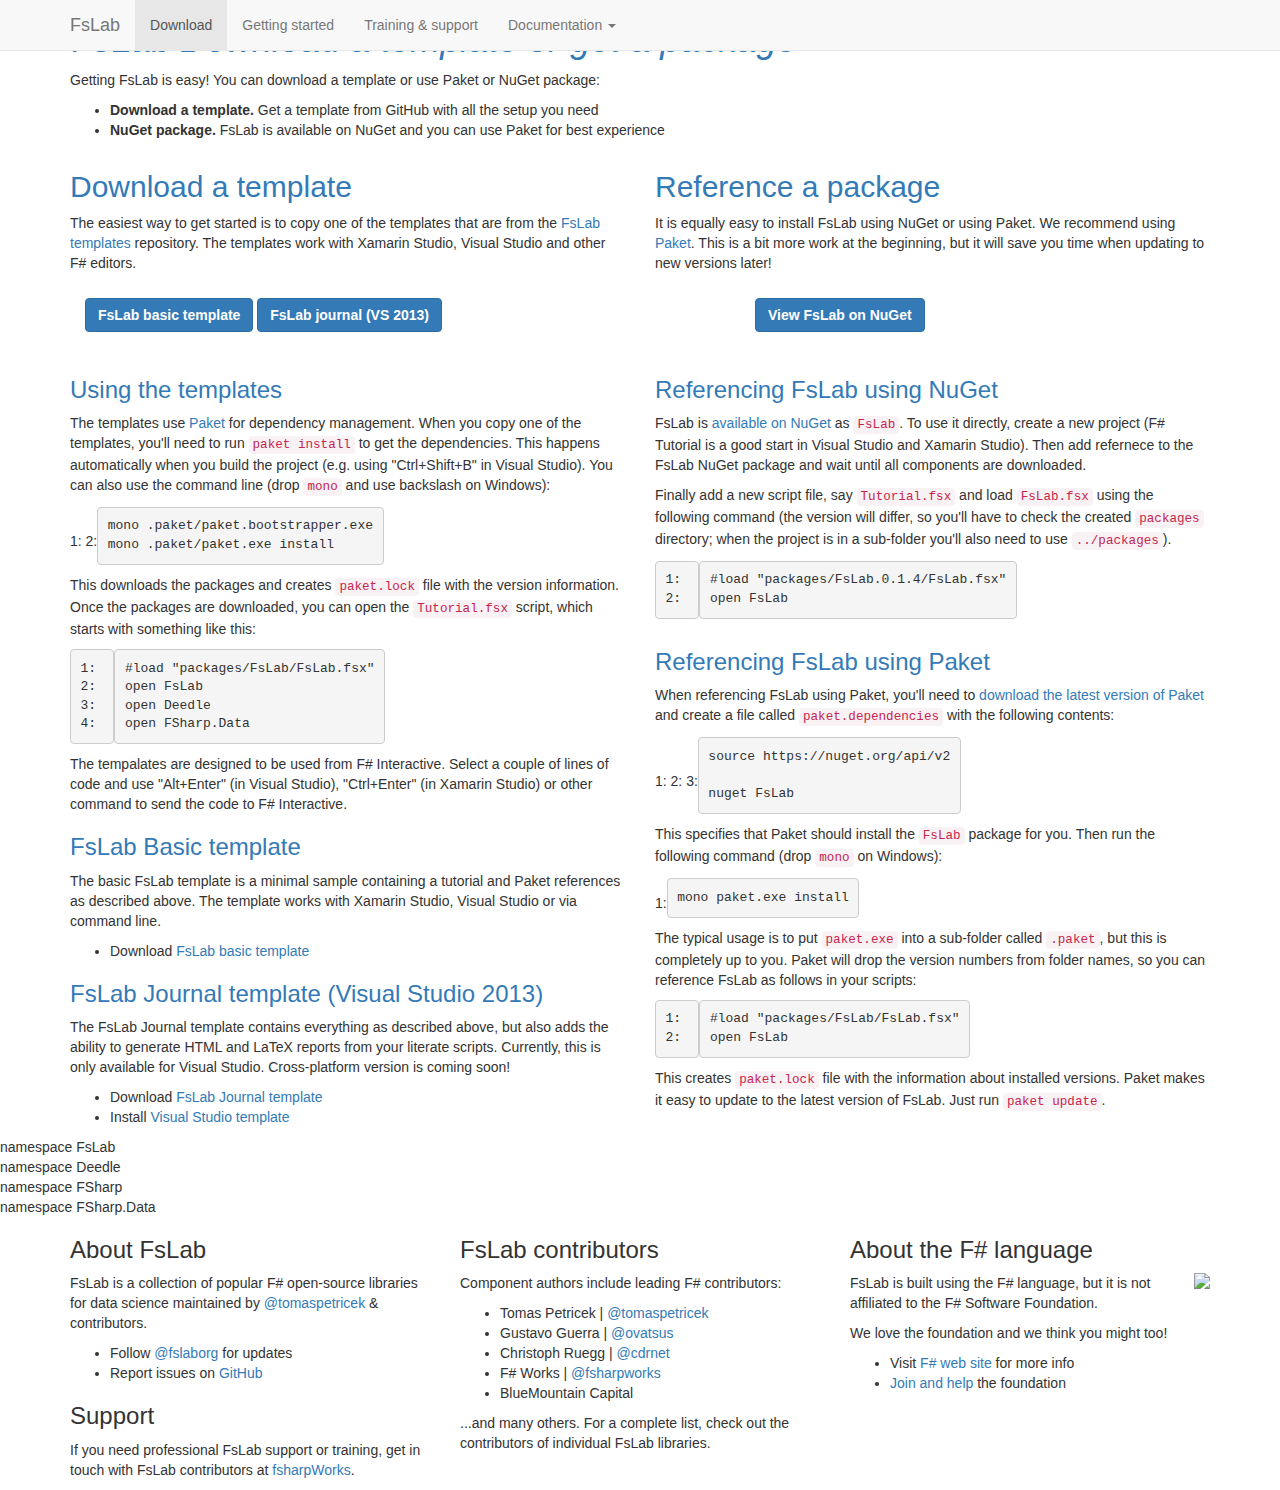
==== download/index.html @ 882264bb "Update site (4/22/2015)" ====
<!DOCTYPE html>
<html lang="en">
<head>
  <meta charset="utf-8">
  <meta http-equiv="X-UA-Compatible" content="IE=edge">
  <meta name="viewport" content="width=device-width, initial-scale=1">
    <title>Download a template or get a package - FsLab</title>
  <meta name="description" content="N/A" />
  <meta name="author" content="">
  <script type='text/javascript' src='//www.google.com/jsapi'></script>
  <link href="//netdna.bootstrapcdn.com/bootstrap/3.0.0/css/bootstrap.min.css" rel="stylesheet">
  <link href="//maxcdn.bootstrapcdn.com/font-awesome/4.3.0/css/font-awesome.min.css" rel="stylesheet">
  <!-- HTML5 shim and Respond.js for IE8 support of HTML5 elements and media queries -->
  <!--[if lt IE 9]>
    <script src="https://oss.maxcdn.com/html5shiv/3.7.2/html5shiv.min.js"></script>
    <script src="https://oss.maxcdn.com/respond/1.4.2/respond.min.js"></script>
  <![endif]-->
  <!-- Custom styles for this template -->
  <link href="/content/style.css" rel="stylesheet">
  <link href="/styles/deedle.css" rel="stylesheet">
  <link href="/styles/custom.css" rel="stylesheet">
</head>
<body>

  <!-- **************  Navigation bar  ************** -->

  <nav class="navbar navbar-default navbar-fixed-top">
    <div class="container">
      <div class="navbar-header">
        <button type="button" class="navbar-toggle collapsed" data-toggle="collapse" data-target="#navbar" aria-expanded="false" aria-controls="navbar">
          <span class="sr-only">Toggle navigation</span>
          <span class="icon-bar"></span>
          <span class="icon-bar"></span>
          <span class="icon-bar"></span>
        </button>
        <a class="navbar-brand" href="/">FsLab</a>
      </div>
      <div id="navbar" class="navbar-collapse collapse">
        <ul class="nav navbar-nav">
          <li class='active'><a href="/download">Download</a></li>
          <li class=''><a href="/getting-started">Getting started</a></li>
          <li><a href="/#support">Training &amp; support</a></li>
          <li class="dropdown">
            <a href="#" class="dropdown-toggle" data-toggle="dropdown" role="button" aria-expanded="false">Documentation <span class="caret"></span></a>
            <ul class="dropdown-menu" role="menu">
              <li><a href="http://fsharp.github.io/FSharp.Data/" class="external">F# Data</a></li>
              <li><a href="http://bluemountaincapital.github.io/Deedle/" class="external">Deedle</a></li>
              <li><a href="http://bluemountaincapital.github.io/FSharpRProvider/" class="external">R Type Provider</a></li>
              <li><a href="http://numerics.mathdotnet.com/" class="external">Math.NET Numerics</a></li>
              <li><a href="http://fsharp.github.io/FSharp.Charting/" class="external">F# Charting</a></li>
            </ul>
          </li>
          <!--
          <li class='dropdown '>
            <a href="#" class="dropdown-toggle" data-toggle="dropdown" role="button" aria-expanded="false">Learn <span class="caret"></span></a>
            <ul class="dropdown-menu" role="menu">
              <li><a href="#">Talks</a></li>
              <li><a href="#">Articles</a></li>
            </ul>
          </li>
          <li class=''><a href="#">Contributing</a></li>
          <li class=''><a href="#">About us</a></li>
          -->
        </ul>
      </div>
    </div>
  </nav>

  
<div class="first-wrapper banner-spaced banner-wrapper"><div class="container">

<h1><a name="FsLab-Download-a-template-or-get-a-package" class="anchor" href="#FsLab-Download-a-template-or-get-a-package">FsLab <em>Download a template or get a package</em></a></h1>

<p>Getting FsLab is easy! You can download a template or use Paket or NuGet package:</p>

<ul>
<li><strong>Download a template.</strong> Get a template from GitHub with all the setup you need</li>
<li><strong>NuGet package.</strong> FsLab is available on NuGet and you can use Paket for best experience</li>
</ul>

</div></div>

<div class="content-wrapper"><div class="container">

<div class="row">
<div class="col-md-6">

<h2><a name="Download-a-template" class="anchor" href="#Download-a-template">Download a template</a></h2>

<p>The easiest way to get started is to copy one of the templates that are
from the <a href="http://github.com/fslaborg/FsLab.Templates">FsLab templates</a>
repository. The templates work with Xamarin Studio, Visual Studio and other
F# editors.</p>

<div style="margin:25px 0px 45px 15px">
<a href="https://github.com/fslaborg/FsLab.Templates/archive/basic.zip" class="btn btn-primary" role="button">
  <strong>FsLab basic template</strong></a>
<a href="https://github.com/fslaborg/FsLab.Templates/archive/journal-vs.zip" class="btn btn-primary" role="button">
  <strong>FsLab journal (VS 2013)</strong></a>
</div>

<h3><a name="Using-the-templates" class="anchor" href="#Using-the-templates">Using the templates</a></h3>

<p>The templates use <a href="http://fsprojects.github.io/Paket">Paket</a> for dependency
management. When you copy one of the templates, you'll need to run <code>paket install</code>
to get the dependencies. This happens automatically when you build the
project (e.g. using "Ctrl+Shift+B" in Visual Studio). You can also use
the command line (drop <code>mono</code> and use backslash on Windows):</p>

<table class="pre"><tr><td class="lines"><span class="l">1: </span>
<span class="l">2: </span>
</td>
<td class="snippet"><pre lang="text">mono .paket/paket.bootstrapper.exe
mono .paket/paket.exe install
</pre></td></tr></table>

<p>This downloads the packages and creates <code>paket.lock</code> file with the version information.
Once the packages are downloaded, you can open the <code>Tutorial.fsx</code> script, which starts
with something like this:</p>

<table class="pre"><tr><td class="lines"><pre class="fssnip">
<span class="l">1: </span>
<span class="l">2: </span>
<span class="l">3: </span>
<span class="l">4: </span>
</pre>
</td>
<td class="snippet"><pre class="fssnip">
<span class="prep">#load</span> <span class="s">&quot;packages/FsLab/FsLab.fsx&quot;</span>
<span class="k">open</span> <span onmouseout="hideTip(event, 'fs1', 1)" onmouseover="showTip(event, 'fs1', 1)" class="i">FsLab</span>
<span class="k">open</span> <span onmouseout="hideTip(event, 'fs2', 2)" onmouseover="showTip(event, 'fs2', 2)" class="i">Deedle</span>
<span class="k">open</span> <span onmouseout="hideTip(event, 'fs3', 3)" onmouseover="showTip(event, 'fs3', 3)" class="i">FSharp</span><span class="o">.</span><span onmouseout="hideTip(event, 'fs4', 4)" onmouseover="showTip(event, 'fs4', 4)" class="i">Data</span>
</pre>
</td>
</tr>
</table>

<p>The tempalates are designed to be used from F# Interactive. Select a couple of lines
of code and use "Alt+Enter" (in Visual Studio), "Ctrl+Enter" (in Xamarin Studio) or
other command to send the code to F# Interactive.</p>

<h3><a name="FsLab-Basic-template" class="anchor" href="#FsLab-Basic-template">FsLab Basic template</a></h3>

<p>The basic FsLab template is a minimal sample containing a tutorial and Paket references
as described above. The template works with Xamarin Studio, Visual Studio or via command line.</p>

<ul>
<li>Download <a href="https://github.com/fslaborg/FsLab.Templates/archive/basic.zip">FsLab basic template</a></li>
</ul>

<h3><a name="FsLab-Journal-template-Visual-Studio-2013" class="anchor" href="#FsLab-Journal-template-Visual-Studio-2013">FsLab Journal template (Visual Studio 2013)</a></h3>

<p>The FsLab Journal template contains everything as described above, but also adds the
ability to generate HTML and LaTeX reports from your literate scripts. Currently, this
is only available for Visual Studio. Cross-platform version is coming soon!</p>

<ul>
<li>Download <a href="https://github.com/fslaborg/FsLab.Templates/archive/journal-vs.zip">FsLab Journal template</a></li>
<li>Install <a href="https://visualstudiogallery.msdn.microsoft.com/45373b36-2a4c-4b6a-b427-93c7a8effddb">Visual Studio template</a></li>
</ul>

</div>
<div class="col-md-6">

<h2><a name="Reference-a-package" class="anchor" href="#Reference-a-package">Reference a package</a></h2>

<p>It is equally easy to install FsLab using NuGet or using Paket. We recommend
using <a href="http://fsprojects.github.io/Paket">Paket</a>. This is a bit more work at
the beginning, but it will save you time when updating to new versions later!</p>

<div style="margin:25px 0px 45px 100px">
<a href="https://www.nuget.org/packages/FsLab/" class="btn btn-primary" role="button">
  <strong>View FsLab on NuGet</strong></a>
</div>

<h3><a name="Referencing-FsLab-using-NuGet" class="anchor" href="#Referencing-FsLab-using-NuGet">Referencing FsLab using NuGet</a></h3>

<p>FsLab is <a href="https://www.nuget.org/packages/FsLab/">available on NuGet</a> as <code>FsLab</code>.
To use it directly, create a new project (F# Tutorial is a good start in Visual
Studio and Xamarin Studio). Then add refernece to the FsLab NuGet package and
wait until all components are downloaded.</p>

<p>Finally add a new script file, say <code>Tutorial.fsx</code> and load <code>FsLab.fsx</code> using the
following command (the version will differ, so you'll have to check the created
<code>packages</code> directory; when the project is in a sub-folder you'll also need
to use <code>../packages</code>).</p>

<table class="pre"><tr><td class="lines"><pre class="fssnip">
<span class="l">1: </span>
<span class="l">2: </span>
</pre>
</td>
<td class="snippet"><pre class="fssnip">
<span class="prep">#load</span> <span class="s">&quot;packages/FsLab.0.1.4/FsLab.fsx&quot;</span>
<span class="k">open</span> <span onmouseout="hideTip(event, 'fs1', 5)" onmouseover="showTip(event, 'fs1', 5)" class="i">FsLab</span>
</pre>
</td>
</tr>
</table>

<h3><a name="Referencing-FsLab-using-Paket" class="anchor" href="#Referencing-FsLab-using-Paket">Referencing FsLab using Paket</a></h3>

<p>When referencing FsLab using Paket, you'll need to <a href="https://github.com/fsprojects/Paket/releases/latest">download the latest version of
Paket</a> and create a file called
<code>paket.dependencies</code> with the following contents:</p>

<table class="pre"><tr><td class="lines"><span class="l">1: </span>
<span class="l">2: </span>
<span class="l">3: </span>
</td>
<td class="snippet"><pre lang="text">source https://nuget.org/api/v2

nuget FsLab
</pre></td></tr></table>

<p>This specifies that Paket should install the <code>FsLab</code> package for you. Then
run the following command (drop <code>mono</code> on Windows):</p>

<table class="pre"><tr><td class="lines"><span class="l">1: </span>
</td>
<td class="snippet"><pre lang="text">mono paket.exe install
</pre></td></tr></table>

<p>The typical usage is to put <code>paket.exe</code> into a sub-folder called <code>.paket</code>, but this
is completely up to you. Paket will drop the version numbers from folder names, so
you can reference FsLab as follows in your scripts:</p>

<table class="pre"><tr><td class="lines"><pre class="fssnip">
<span class="l">1: </span>
<span class="l">2: </span>
</pre>
</td>
<td class="snippet"><pre class="fssnip">
<span class="prep">#load</span> <span class="s">&quot;packages/FsLab/FsLab.fsx&quot;</span>
<span class="k">open</span> <span onmouseout="hideTip(event, 'fs1', 6)" onmouseover="showTip(event, 'fs1', 6)" class="i">FsLab</span>
</pre>
</td>
</tr>
</table>

<p>This creates <code>paket.lock</code> file with the information about installed versions.
Paket makes it easy to update to the latest version of FsLab. Just run <code>paket update</code>.</p>

</div>
</div>

</div></div>

<div class="tip" id="fs1">namespace FsLab</div>
<div class="tip" id="fs2">namespace Deedle</div>
<div class="tip" id="fs3">namespace FSharp</div>
<div class="tip" id="fs4">namespace FSharp.Data</div>


  <footer>
    <div class="container">
      <div class="row">
        <div class="col-md-4">
          <h3>About FsLab</h3>
          <p>
            FsLab is a collection of popular F# open-source libraries for data science
            maintained by <a href="http://twitter.com/tomaspetricek">@tomaspetricek</a> &amp; contributors.
          </p>
          <ul>
            <li>Follow <a href="http://twitter.com/fslaborg">@fslaborg</a> for updates</li>
            <li>Report issues on <a href="http://github.com/tpetricek/FsLab">GitHub</a></li>
          </ul>
          <h3>Support</h3>
          <p>
            If you need professional FsLab support or training,
            get in touch with FsLab contributors at
            <a href="http://fsharpworks.com">fsharpWorks</a>.
          </p>
        </div>
        <div class="col-md-4">
          <h3>FsLab contributors</h3>
          <p>Component authors include leading F# contributors:</p>
          <ul>
            <li>Tomas Petricek | <a href="http://twitter.com/tomaspetricek">@tomaspetricek</a></li>
            <li>Gustavo Guerra | <a href="http://twitter.com/ovatsus">@ovatsus</a></li>
            <li>Christoph Ruegg | <a href="http://twitter.com/cdrnet">@cdrnet</a></li>
            <li>F# Works | <a href="http://twitter.com/fsharpworks">@fsharpworks</a></li>
            <li>BlueMountain Capital</li>
          </ul>
          <p>...and many others. For a complete list, check out the contributors of individual FsLab libraries.</p>
        </div>
        <div class="col-md-4">
          <h3>About the F# language</h3>
          <img src="/img/logos/fsharp.png" style="float:right;margin:0px 0px 20px 20px">
          <p>
            FsLab is built using the F# language, but
            it is not affiliated to the F# Software Foundation.
          </p>
          <p>We love the foundation and we think you might too!</p>
          <ul>
            <li>Visit <a href="http://fsharp.org">F# web site</a> for more info</li>
            <li><a href="http://foundation.fsharp.org">Join and help</a> the foundation</li>
          </ul>
        </div>
      </div>
    </div>
  </footer>

  <script src="/lib/jquery.js"></script>
  <script src="/lib/bootstrap.min.js"></script>
  <script src="/lib/tips.js"></script>
  <script>
    $('#fslab-banner').carousel({
      interval: 10000
    });
  </script>
  <script>
    (function(i,s,o,g,r,a,m){i['GoogleAnalyticsObject']=r;i[r]=i[r]||function(){
    (i[r].q=i[r].q||[]).push(arguments)},i[r].l=1*new Date();a=s.createElement(o),
    m=s.getElementsByTagName(o)[0];a.async=1;a.src=g;m.parentNode.insertBefore(a,m)
    })(window,document,'script','//www.google-analytics.com/analytics.js','ga');

    ga('create', 'UA-45379232-3', 'auto');
    ga('send', 'pageview');  
  </script>
</body>
</html>
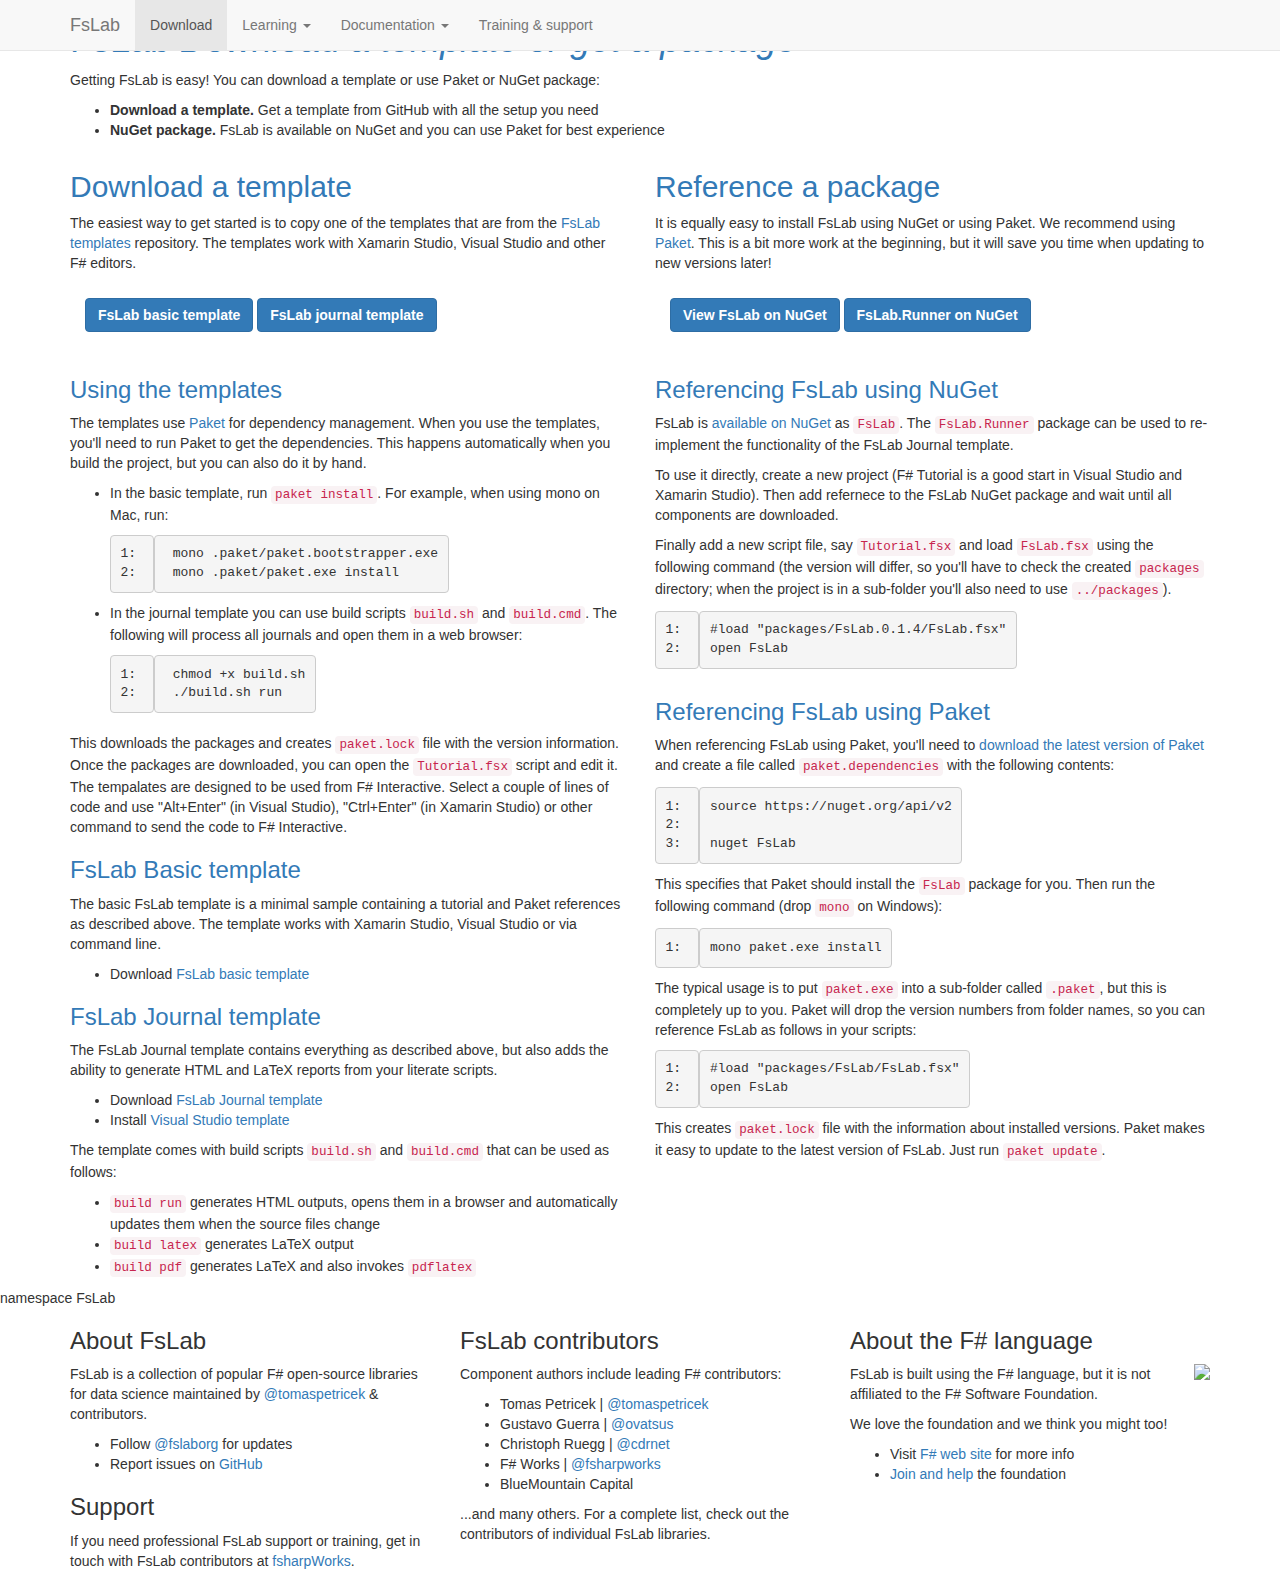
==== commit 68bd4fae: "Update site (11/24/2015)" ====
--- a/download/index.html
+++ b/download/index.html
@@ -19,6 +19,7 @@
   <link href="/content/style.css" rel="stylesheet">
   <link href="/styles/deedle.css" rel="stylesheet">
   <link href="/styles/custom.css" rel="stylesheet">
+                 
 </head>
 <body>
 
@@ -38,8 +39,14 @@
       <div id="navbar" class="navbar-collapse collapse">
         <ul class="nav navbar-nav">
           <li class='active'><a href="/download">Download</a></li>
-          <li class=''><a href="/getting-started">Getting started</a></li>
-          <li><a href="/#support">Training &amp; support</a></li>
+          <li class="dropdown ">
+            <a href="#" class="dropdown-toggle" data-toggle="dropdown" role="button" aria-expanded="false">Learning <span class="caret"></span></a>
+            <ul class="dropdown-menu" role="menu">
+              <li><a href="/getting-started">Getting started tutorial</a></li>
+              <li><a href="/report">Free O'Reilly report</a></li>
+              <li><a href="http://www.apress.com/9781430267676" class="external">Machine Learning Projects<br/>for .NET Developers</a></li>
+            </ul>
+          </li>
           <li class="dropdown">
             <a href="#" class="dropdown-toggle" data-toggle="dropdown" role="button" aria-expanded="false">Documentation <span class="caret"></span></a>
             <ul class="dropdown-menu" role="menu">
@@ -50,6 +57,7 @@
               <li><a href="http://fsharp.github.io/FSharp.Charting/" class="external">F# Charting</a></li>
             </ul>
           </li>
+          <li><a href="/#support">Training &amp; support</a></li>
           <!--
           <li class='dropdown '>
             <a href="#" class="dropdown-toggle" data-toggle="dropdown" role="button" aria-expanded="false">Learn <span class="caret"></span></a>
@@ -95,47 +103,42 @@
 <div style="margin:25px 0px 45px 15px">
 <a href="https://github.com/fslaborg/FsLab.Templates/archive/basic.zip" class="btn btn-primary" role="button">
   <strong>FsLab basic template</strong></a>
-<a href="https://github.com/fslaborg/FsLab.Templates/archive/journal-vs.zip" class="btn btn-primary" role="button">
-  <strong>FsLab journal (VS 2013)</strong></a>
+<a href="https://github.com/fslaborg/FsLab.Templates/archive/journal.zip" class="btn btn-primary" role="button">
+  <strong>FsLab journal template</strong></a>
 </div>
 
 <h3><a name="Using-the-templates" class="anchor" href="#Using-the-templates">Using the templates</a></h3>
 
-<p>The templates use <a href="http://fsprojects.github.io/Paket">Paket</a> for dependency
-management. When you copy one of the templates, you'll need to run <code>paket install</code>
-to get the dependencies. This happens automatically when you build the
-project (e.g. using "Ctrl+Shift+B" in Visual Studio). You can also use
-the command line (drop <code>mono</code> and use backslash on Windows):</p>
-
-<table class="pre"><tr><td class="lines"><span class="l">1: </span>
-<span class="l">2: </span>
-</td>
-<td class="snippet"><pre lang="text">mono .paket/paket.bootstrapper.exe
-mono .paket/paket.exe install
-</pre></td></tr></table>
+<p>The templates use <a href="http://fsprojects.github.io/Paket">Paket</a> for dependency management.
+When you use the templates, you'll need to run Paket to get the dependencies.
+This happens automatically when you build the project, but you can also do it by hand.</p>
+
+<ul>
+<li><p>In the basic template, run <a href="http://fsprojects.github.io/Paket/paket-install.html"><code>paket install</code></a>.
+For example, when using mono on Mac, run:</p>
+<table class="pre"><tr><td class="lines"><pre class="fssnip"><span class="l">1: </span>
+<span class="l">2: </span>
+</pre></td>
+<td class="snippet"><pre class="fssnip highlighted"><code lang="fsharp"> <span class="i">mono</span> <span class="o">.</span><span class="i">paket</span><span class="o">/</span><span class="i">paket</span><span class="o">.</span><span class="i">bootstrapper</span><span class="o">.</span><span class="i">exe</span>
+ <span class="i">mono</span> <span class="o">.</span><span class="i">paket</span><span class="o">/</span><span class="i">paket</span><span class="o">.</span><span class="i">exe</span> <span class="i">install</span>
+</code></pre></td>
+</tr>
+</table></li>
+<li><p>In the journal template you can use build scripts <code>build.sh</code> and <code>build.cmd</code>.
+The following will process all journals and open them in a web browser:</p>
+<table class="pre"><tr><td class="lines"><pre class="fssnip"><span class="l">1: </span>
+<span class="l">2: </span>
+</pre></td>
+<td class="snippet"><pre class="fssnip highlighted"><code lang="fsharp"> <span class="i">chmod</span> <span class="o">+</span><span class="i">x</span> <span class="i">build</span><span class="o">.</span><span class="i">sh</span>
+ <span class="o">.</span><span class="o">/</span><span class="i">build</span><span class="o">.</span><span class="i">sh</span> <span class="i">run</span>
+</code></pre></td>
+</tr>
+</table></li>
+</ul>
 
 <p>This downloads the packages and creates <code>paket.lock</code> file with the version information.
-Once the packages are downloaded, you can open the <code>Tutorial.fsx</code> script, which starts
-with something like this:</p>
-
-<table class="pre"><tr><td class="lines"><pre class="fssnip">
-<span class="l">1: </span>
-<span class="l">2: </span>
-<span class="l">3: </span>
-<span class="l">4: </span>
-</pre>
-</td>
-<td class="snippet"><pre class="fssnip">
-<span class="prep">#load</span> <span class="s">&quot;packages/FsLab/FsLab.fsx&quot;</span>
-<span class="k">open</span> <span onmouseout="hideTip(event, 'fs1', 1)" onmouseover="showTip(event, 'fs1', 1)" class="i">FsLab</span>
-<span class="k">open</span> <span onmouseout="hideTip(event, 'fs2', 2)" onmouseover="showTip(event, 'fs2', 2)" class="i">Deedle</span>
-<span class="k">open</span> <span onmouseout="hideTip(event, 'fs3', 3)" onmouseover="showTip(event, 'fs3', 3)" class="i">FSharp</span><span class="o">.</span><span onmouseout="hideTip(event, 'fs4', 4)" onmouseover="showTip(event, 'fs4', 4)" class="i">Data</span>
-</pre>
-</td>
-</tr>
-</table>
-
-<p>The tempalates are designed to be used from F# Interactive. Select a couple of lines
+Once the packages are downloaded, you can open the <code>Tutorial.fsx</code> script and edit it.
+The tempalates are designed to be used from F# Interactive. Select a couple of lines
 of code and use "Alt+Enter" (in Visual Studio), "Ctrl+Enter" (in Xamarin Studio) or
 other command to send the code to F# Interactive.</p>
 
@@ -148,15 +151,24 @@
 <li>Download <a href="https://github.com/fslaborg/FsLab.Templates/archive/basic.zip">FsLab basic template</a></li>
 </ul>
 
-<h3><a name="FsLab-Journal-template-Visual-Studio-2013" class="anchor" href="#FsLab-Journal-template-Visual-Studio-2013">FsLab Journal template (Visual Studio 2013)</a></h3>
+<h3><a name="FsLab-Journal-template" class="anchor" href="#FsLab-Journal-template">FsLab Journal template</a></h3>
 
 <p>The FsLab Journal template contains everything as described above, but also adds the
-ability to generate HTML and LaTeX reports from your literate scripts. Currently, this
-is only available for Visual Studio. Cross-platform version is coming soon!</p>
-
-<ul>
-<li>Download <a href="https://github.com/fslaborg/FsLab.Templates/archive/journal-vs.zip">FsLab Journal template</a></li>
+ability to generate HTML and LaTeX reports from your literate scripts.</p>
+
+<ul>
+<li>Download <a href="https://github.com/fslaborg/FsLab.Templates/archive/journal.zip">FsLab Journal template</a></li>
 <li>Install <a href="https://visualstudiogallery.msdn.microsoft.com/45373b36-2a4c-4b6a-b427-93c7a8effddb">Visual Studio template</a></li>
+</ul>
+
+<p>The template comes with build scripts <code>build.sh</code> and <code>build.cmd</code> that can be used
+as follows:</p>
+
+<ul>
+<li><code>build run</code> generates HTML outputs, opens them in a browser and automatically
+updates them when the source files change</li>
+<li><code>build latex</code> generates LaTeX output</li>
+<li><code>build pdf</code> generates LaTeX and also invokes <code>pdflatex</code></li>
 </ul>
 
 </div>
@@ -168,15 +180,20 @@
 using <a href="http://fsprojects.github.io/Paket">Paket</a>. This is a bit more work at
 the beginning, but it will save you time when updating to new versions later!</p>
 
-<div style="margin:25px 0px 45px 100px">
+<div style="margin:25px 0px 45px 15px">
 <a href="https://www.nuget.org/packages/FsLab/" class="btn btn-primary" role="button">
   <strong>View FsLab on NuGet</strong></a>
+  <a href="https://www.nuget.org/packages/FsLab/" class="btn btn-primary" role="button">
+    <strong>FsLab.Runner on NuGet</strong></a>
 </div>
 
 <h3><a name="Referencing-FsLab-using-NuGet" class="anchor" href="#Referencing-FsLab-using-NuGet">Referencing FsLab using NuGet</a></h3>
 
 <p>FsLab is <a href="https://www.nuget.org/packages/FsLab/">available on NuGet</a> as <code>FsLab</code>.
-To use it directly, create a new project (F# Tutorial is a good start in Visual
+The <code>FsLab.Runner</code> package can be used to re-implement the functionality of the
+FsLab Journal template.</p>
+
+<p>To use it directly, create a new project (F# Tutorial is a good start in Visual
 Studio and Xamarin Studio). Then add refernece to the FsLab NuGet package and
 wait until all components are downloaded.</p>
 
@@ -185,16 +202,12 @@
 <code>packages</code> directory; when the project is in a sub-folder you'll also need
 to use <code>../packages</code>).</p>
 
-<table class="pre"><tr><td class="lines"><pre class="fssnip">
-<span class="l">1: </span>
-<span class="l">2: </span>
-</pre>
-</td>
-<td class="snippet"><pre class="fssnip">
-<span class="prep">#load</span> <span class="s">&quot;packages/FsLab.0.1.4/FsLab.fsx&quot;</span>
-<span class="k">open</span> <span onmouseout="hideTip(event, 'fs1', 5)" onmouseover="showTip(event, 'fs1', 5)" class="i">FsLab</span>
-</pre>
-</td>
+<table class="pre"><tr><td class="lines"><pre class="fssnip"><span class="l">1: </span>
+<span class="l">2: </span>
+</pre></td>
+<td class="snippet"><pre class="fssnip highlighted"><code lang="fsharp"><span class="prep">#load</span> <span class="s">&quot;packages/FsLab.0.1.4/FsLab.fsx&quot;</span>
+<span class="k">open</span> <span onmouseout="hideTip(event, 'fs1', 1)" onmouseover="showTip(event, 'fs1', 1)" class="i">FsLab</span>
+</code></pre></td>
 </tr>
 </table>
 
@@ -204,37 +217,33 @@
 Paket</a> and create a file called
 <code>paket.dependencies</code> with the following contents:</p>
 
-<table class="pre"><tr><td class="lines"><span class="l">1: </span>
+<table class="pre"><tr><td class="lines"><pre class="fssnip"><span class="l">1: </span>
 <span class="l">2: </span>
 <span class="l">3: </span>
-</td>
-<td class="snippet"><pre lang="text">source https://nuget.org/api/v2
+</pre></td>
+<td class="snippet"><pre class="fssnip"><code lang="text">source https://nuget.org/api/v2
 
 nuget FsLab
-</pre></td></tr></table>
+</code></pre></td></tr></table>
 
 <p>This specifies that Paket should install the <code>FsLab</code> package for you. Then
 run the following command (drop <code>mono</code> on Windows):</p>
 
-<table class="pre"><tr><td class="lines"><span class="l">1: </span>
-</td>
-<td class="snippet"><pre lang="text">mono paket.exe install
-</pre></td></tr></table>
+<table class="pre"><tr><td class="lines"><pre class="fssnip"><span class="l">1: </span>
+</pre></td>
+<td class="snippet"><pre class="fssnip"><code lang="text">mono paket.exe install
+</code></pre></td></tr></table>
 
 <p>The typical usage is to put <code>paket.exe</code> into a sub-folder called <code>.paket</code>, but this
 is completely up to you. Paket will drop the version numbers from folder names, so
 you can reference FsLab as follows in your scripts:</p>
 
-<table class="pre"><tr><td class="lines"><pre class="fssnip">
-<span class="l">1: </span>
-<span class="l">2: </span>
-</pre>
-</td>
-<td class="snippet"><pre class="fssnip">
-<span class="prep">#load</span> <span class="s">&quot;packages/FsLab/FsLab.fsx&quot;</span>
-<span class="k">open</span> <span onmouseout="hideTip(event, 'fs1', 6)" onmouseover="showTip(event, 'fs1', 6)" class="i">FsLab</span>
-</pre>
-</td>
+<table class="pre"><tr><td class="lines"><pre class="fssnip"><span class="l">1: </span>
+<span class="l">2: </span>
+</pre></td>
+<td class="snippet"><pre class="fssnip highlighted"><code lang="fsharp"><span class="prep">#load</span> <span class="s">&quot;packages/FsLab/FsLab.fsx&quot;</span>
+<span class="k">open</span> <span onmouseout="hideTip(event, 'fs1', 2)" onmouseover="showTip(event, 'fs1', 2)" class="i">FsLab</span>
+</code></pre></td>
 </tr>
 </table>
 
@@ -247,9 +256,6 @@
 </div></div>
 
 <div class="tip" id="fs1">namespace FsLab</div>
-<div class="tip" id="fs2">namespace Deedle</div>
-<div class="tip" id="fs3">namespace FSharp</div>
-<div class="tip" id="fs4">namespace FSharp.Data</div>
 
 
   <footer>
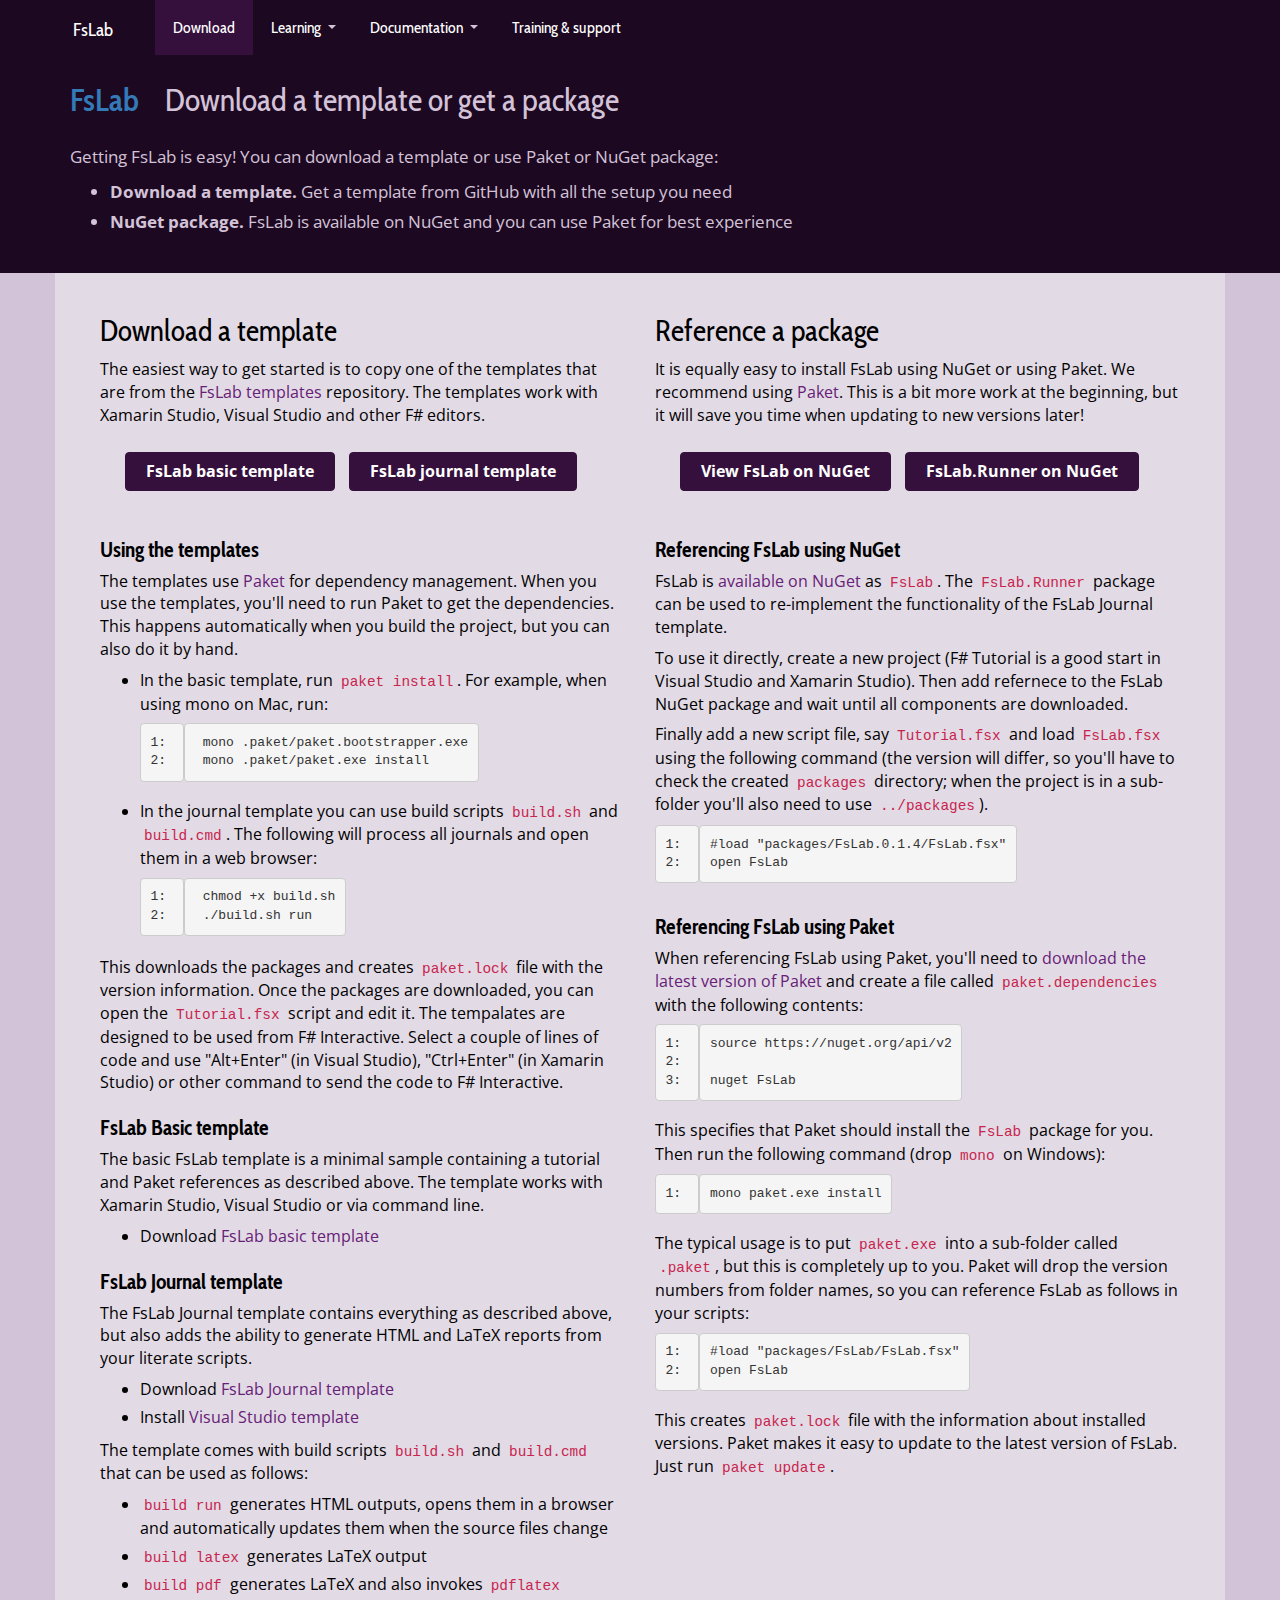
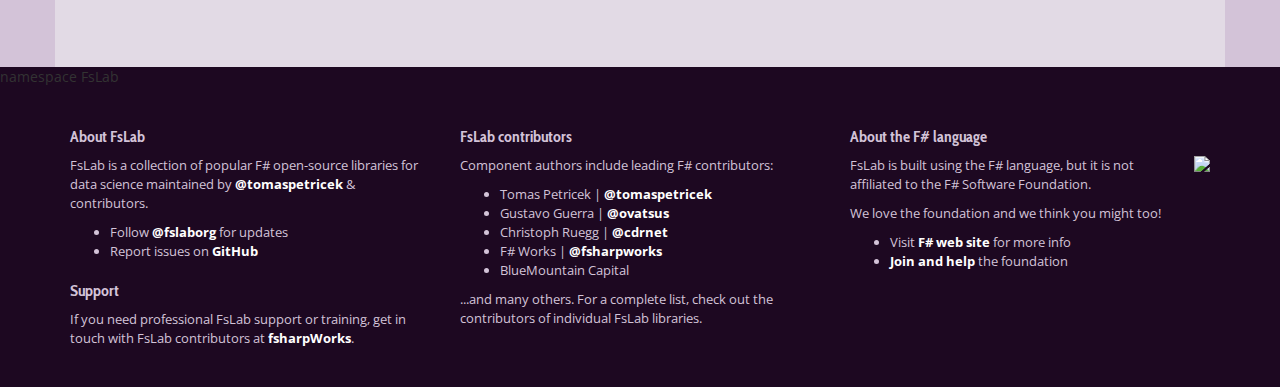
==== commit 30f19276: "Update site (10/05/2018)" ====
--- a/download/index.html
+++ b/download/index.html
@@ -39,10 +39,15 @@
       <div id="navbar" class="navbar-collapse collapse">
         <ul class="nav navbar-nav">
           <li class='active'><a href="/download">Download</a></li>
-          <li class="dropdown ">
+          <li class='dropdown '>
             <a href="#" class="dropdown-toggle" data-toggle="dropdown" role="button" aria-expanded="false">Learning <span class="caret"></span></a>
             <ul class="dropdown-menu" role="menu">
               <li><a href="/getting-started">Getting started tutorial</a></li>
+              <li role="separator" class="divider"></li>
+              <li><a href="/resources#Books-and-reports">Books and reports</a></li>
+              <li><a href="/resources#Videos-and-conference-talks">Videos and conference talks</a></li>
+              <li><a href="/resources#Blog-posts-and-articles">Blog posts and articles</a></li>
+              <li role="separator" class="divider"></li>
               <li><a href="/report">Free O'Reilly report</a></li>
               <li><a href="http://www.apress.com/9781430267676" class="external">Machine Learning Projects<br/>for .NET Developers</a></li>
             </ul>
@@ -54,21 +59,11 @@
               <li><a href="http://bluemountaincapital.github.io/Deedle/" class="external">Deedle</a></li>
               <li><a href="http://bluemountaincapital.github.io/FSharpRProvider/" class="external">R Type Provider</a></li>
               <li><a href="http://numerics.mathdotnet.com/" class="external">Math.NET Numerics</a></li>
+              <li><a href="http://fslab.org/XPlot/" class="external">XPlot Visualization</a></li>
               <li><a href="http://fsharp.github.io/FSharp.Charting/" class="external">F# Charting</a></li>
             </ul>
           </li>
           <li><a href="/#support">Training &amp; support</a></li>
-          <!--
-          <li class='dropdown '>
-            <a href="#" class="dropdown-toggle" data-toggle="dropdown" role="button" aria-expanded="false">Learn <span class="caret"></span></a>
-            <ul class="dropdown-menu" role="menu">
-              <li><a href="#">Talks</a></li>
-              <li><a href="#">Articles</a></li>
-            </ul>
-          </li>
-          <li class=''><a href="#">Contributing</a></li>
-          <li class=''><a href="#">About us</a></li>
-          -->
         </ul>
       </div>
     </div>
--- a/styles/custom.css
+++ b/styles/custom.css
@@ -0,0 +1,533 @@
+@import url(http://fonts.googleapis.com/css?family=Cabin+Condensed:400,500,700);
+@import url(http://fonts.googleapis.com/css?family=Open+Sans:300italic,400italic,600italic,700italic,800italic,400,300,600,700,800);
+
+body
+{
+  background:#1D0821;
+  font-family: 'Open Sans', sans-serif;
+}
+
+.external:before {
+  content: "\f08e";
+  font-family: FontAwesome;
+  font-weight: normal;
+  font-style: normal;
+  font-size: 10px;
+  display: inline-block;
+  text-decoration: none;
+  padding-right:10px;
+}
+
+/************** Navigation bar **************/
+.navbar
+{
+  background:#1D0821;
+  border-style:none;
+}
+.navbar .dropdown-menu {
+  background:#1D0821;
+}
+a.navbar-brand
+{
+  font-size:14pt !important;
+  margin-right:24px;
+  padding:18px 18px 14px 18px !important;
+}
+.navbar a:hover, .navbar a:link, .navbar a:visited
+{
+  font:12pt 'cabin condensed', sans-serif;
+  font-weight:400;
+  color:white !important;
+  padding:18px 18px 18px 18px;
+  background:#1D0821 !important;
+}
+.navbar .dropdown-menu a:hover, .navbar .dropdown-menu a:link, .navbar .dropdown-menu a:visited
+{
+  background:#1D0821;
+  padding:6px 18px 6px 18px;
+}
+.navbar .caret
+{
+  position:relative;
+  top:-2px;
+  left:2px;
+  border-top:4px solid #D3C3D8 !important;
+}
+.navbar a:hover
+{
+  text-decoration:underline !important;
+}
+.navbar li.active a
+{
+  background:#35103D !important;
+}
+.navbar li.active .dropdown-menu a
+{
+  background:#1D0821 !important;
+}
+
+@media (min-width: 768px) {
+  #navbar li { color:red; }
+}
+@media (min-width: 992px) {
+  #navbar li { color:blue; }
+}
+li .dropdown-menu .divider
+{
+  background-color:#321738;
+  height:2px;
+  margin:6px 3px 6px 3px;
+  padding:0px;
+}
+
+/************** FsLab Banner **************/
+
+.carousel .carousel-control
+{
+  background:black;
+  opacity:0.4;
+  width:45px;
+  height:60px;
+  margin:130px 10px 0px 10px;
+}
+.carousel .carousel-control .glyphicon
+{
+  left:10px;
+  top:20px;
+}
+
+.banner-wrapper
+{
+  margin-top:50px;
+  padding:25px 0px 10px 0px;
+  background-image:url('../img/bg.gif');
+  background-repeat:repeat;
+  text-align:left;
+}
+.banner-spaced
+{
+  padding-bottom:30px;
+}
+.banner-wrapper .item
+{
+  margin-bottom:50px;
+}
+.banner-wrapper .item { overflow-x:hidden; overflow-y:auto; height:450px; }
+@media (min-width: 768px) {
+  .banner-wrapper .item { height:370px; }
+}
+@media (min-width: 992px) {
+  .banner-wrapper .item { height:330px; }
+}
+@media (min-width: 1200px) {
+  .banner-wrapper .item { height:300px; }
+}
+.banner-wrapper .ta-right { text-align:right; }
+.banner-wrapper .ta-left-center { text-align:center; }
+.banner-wrapper .ta-ml { text-align:center; }
+.img-md { display:none; }
+.img-xs { display:block; }
+@media (min-width: 768px) {
+  .banner-wrapper .ta-left-center { text-align:left; }
+  .banner-wrapper .ta-ml { text-align:left; }
+  .img-md { display:block; }
+  .img-xs { display:none; }
+}
+.banner-wrapper h1
+{
+  font:24pt 'cabin condensed', sans-serif;
+  color:white;
+  font-weight:600;
+  margin:5px 0px 25px 0px;
+}
+.banner-wrapper h1 em
+{
+  font-style:normal;
+  font-weight:400;
+  color:#D3C3D8;
+  margin-left:20px;
+}
+.banner-wrapper p a, .banner-wrapper li a
+{
+  color:white;
+  font-weight:600;
+}
+.banner-wrapper p
+{
+  color:#D3C3D8;
+  font-size:13pt;
+  margin-top:15px;
+}
+.banner-wrapper li
+{
+  color:#D3C3D8;
+  font-size:13pt;
+  margin-top:5px;
+}
+.banner-wrapper .btn-primary
+{
+  background:#A00975;
+  border-color:#A00975;
+  font-size:12pt;
+  width:160px;
+  margin:5px 20px 0px 0px;
+}
+.banner-wrapper span.btn-primary
+{
+  margin-bottom:30px;
+  cursor:default;
+}
+
+/**************  Other important FsLab buzzwords  **************/
+.buzzword-wrapper
+{
+  padding:30px 0px 40px 0px;
+  background:#D3C3D8;
+  color:black;
+}
+.buzzword-wrapper h2
+{
+  font:18pt 'cabin condensed', sans-serif;
+}
+.buzzword-wrapper h2 span
+{
+  -webkit-border-radius: 50%;
+  -moz-border-radius: 50%;
+  border-radius: 50%;
+  background:#A00975;
+  width:30px; height:30px;
+  display:inline-block;
+  margin-right:5px;
+}
+.buzzword-wrapper h2 span i.fa
+{
+  position:relative;
+  left:7px;
+  top:-2px;
+  color:white;
+  font-size:11pt;
+}
+.buzzword-wrapper p
+{
+  font-size:11pt;
+  height:70px;
+  margin-top:5px;
+}
+.buzzword-wrapper a, .buzzword-wrapper a:hover, .buzzword-wrapper a:link, .buzzword-wrapper a:visited
+{
+  color:#A00975;
+}
+
+/**************  FsLab videos  **************/
+.vids-wrapper
+{
+  background:#1D0821;
+  color:white;
+  padding:20px 0px 40px;
+}
+.vids-wrapper .img-holder
+{
+  text-align:center;
+}
+.vids-wrapper .img-holder img
+{
+  margin:0px 0px 50px 0px;
+}
+
+.vids-wrapper .img-holder i
+{
+  position:relative;
+  top:130px;
+  background:black;
+  padding:16px;
+  font-size:20pt;
+  opacity:0.7;
+}
+.vids-wrapper .img-holder a:visited,
+.vids-wrapper .img-holder a:link { color:#a0a0a0; }
+
+.vids-wrapper h2
+{
+  font:22pt 'cabin condensed', sans-serif;
+  color:white;
+  font-weight:600;
+  margin:30px 0px 15px 0px;
+}
+.vids-wrapper h2 em
+{
+  font-style:normal;
+  font-weight:400;
+  color:#D3C3D8;
+  margin-left:20px;
+}
+.vids-wrapper a
+{
+  color:white;
+  font-weight:600;
+}
+.vids-wrapper p, .vids-wrapper li
+{
+  color:#D3C3D8;
+  font-size:13pt;
+  margin-top:10px;
+}
+
+/**************  FsLab components  **************/
+
+.compo-wrapper
+{
+  padding:30px 0px 60px 0px;
+  background:#E2DAE5;
+  color:black;
+}
+.compo-wrapper img
+{
+  width:128px;
+}
+.compo-wrapper h2
+{
+  font:22pt 'cabin condensed', sans-serif;
+  color:black;
+  font-weight:600;
+  margin:30px 0px 0px 0px;
+}
+.compo-wrapper h2 em
+{
+  font-style:normal;
+  font-weight:400;
+  color:#404040;
+  margin-left:20px;
+}
+.compo-wrapper h3
+{
+  font:18pt 'cabin condensed', sans-serif;
+  color:black;
+  font-weight:600;
+  margin:45px 0px 15px 0px;
+}
+.compo-wrapper h3 em
+{
+  font-style:normal;
+  font-weight:400;
+  color:#404040;
+  margin-left:10px;
+}
+.compo-wrapper .components .col-md-6
+{
+  min-height:200px;
+}
+.compo-wrapper li
+{
+  color:black;
+  font-size:11pt;
+  margin-top:3px;
+}
+.compo-wrapper h3 span
+{
+  -webkit-border-radius: 50%;
+  -moz-border-radius: 50%;
+  border-radius: 50%;
+  background:#A00975;
+  width:30px; height:30px;
+  display:inline-block;
+  margin-right:5px;
+}
+.compo-wrapper h3 span i.fa
+{
+  position:relative;
+  left:8px;
+  top:-3px;
+  color:white;
+  font-size:11pt;
+}
+.compo-wrapper a.btn
+{
+  margin:10px 0px 0px 8px;
+  background:#35103D;
+  border-color:#35103D;
+  font-size:12pt;
+  padding:4px 15px 4px 15px;
+}
+.compo-wrapper a.fst
+{
+  margin-left:40px;
+}
+
+.compo-logos
+{
+  background:#35103D;
+  color:white;
+  padding:40px 0px 40px 0px;
+}
+.compo-logos div
+{
+  text-align:center;
+}
+.compo-logos img
+{
+  width:10%;
+  margin:0px 1% 0px 1%;
+}
+
+/**************  Footer  **************/
+footer
+{
+  background:#1D0821;
+  color:#D3C3D8;
+  font-size:10pt;
+  padding:20px 0px 40px 0px;
+  height:300px;
+}
+footer a:hover, footer a:link, footer a:visited
+{
+  color:white;
+  font-weight:bold;
+}
+footer h3
+{
+  font:12pt 'cabin condensed', sans-serif;
+  font-weight:bold;
+  margin:20px 0px 10px 0px;
+}
+
+/**************  Support panel  **************/
+
+.support-wrapper
+{
+  padding:30px 0px 40px 0px;
+  background:#D3C3D8;
+  color:black;
+}
+.support-wrapper h2
+{
+  font:22pt 'cabin condensed', sans-serif;
+  color:black;
+  font-weight:600;
+  margin:30px 0px 15px 0px;
+}
+.support-wrapper h2 em
+{
+  font-style:normal;
+  font-weight:400;
+  color:#404040;
+  margin-left:20px;
+}
+.support-wrapper a
+{
+  color:black;
+  font-weight:600;
+}
+.support-wrapper p, .support-wrapper li
+{
+  color:#404040;
+  font-size:13pt;
+  margin-top:10px;
+}
+.support-wrapper .img-holder
+{
+  text-align:center;
+  padding-top:80px;
+}
+
+/**************  Standard pages with text  **************/
+
+#logo
+{
+  width:120px;
+  height:120px;
+  margin:30px 0px 0px 55px;
+  border-style:none;
+}
+#menu
+{
+  margin-top:20px;
+}
+#menu li.nav-header
+{
+  font:14pt 'cabin condensed', sans-serif;
+  font-weight:bold;
+}
+#menu li.divider {
+  border-top:1px solid #D3C3D8;
+  margin:5px 20px 5px 10px;
+}
+.content-wrapper {
+  padding:0px 0px 0px 0px;
+  background:#D3C3D8;
+  color:black;
+}
+
+.first-wrapper {
+  margin-top:50px;
+}
+
+.content-wrapper .row {
+  background:#E2DAE5;
+  padding:10px 30px 60px 30px;
+}
+
+.content-wrapper h1
+{
+  font:26pt 'cabin condensed', sans-serif;
+  font-weight:400;
+  margin:30px 0px 10px 0px;
+}
+
+.content-wrapper h2
+{
+  font:22pt 'cabin condensed', sans-serif;
+  font-weight:400;
+  margin:30px 0px 10px 0px;
+}
+
+.content-wrapper h3
+{
+  font:16pt 'cabin condensed', sans-serif;
+  font-weight:700;
+  margin:20px 0px 5px 0px;
+}
+
+.content-wrapper p
+{
+  font-size:12pt;
+  margin:8px 0px 8px 0px;
+}
+
+.content-wrapper code
+{
+  background:transparent;
+}
+
+.content-wrapper .col-md-9 li,
+.content-wrapper .col-md-6 li
+{
+  font-size:12pt;
+  margin-top:5px;
+}
+
+.content-wrapper .nav a:hover, .content-wrapper .nav a:link, .content-wrapper .nav a:visited
+{
+  padding:2px 0px 2px 10px;
+  background:transparent !important;
+}
+.content-wrapper .nav a:hover
+{
+  text-decoration:underline;
+}
+.content-wrapper a:link, .content-wrapper a:visited, .content-wrapper a:hover
+{
+  color:#672077;
+}
+.content-wrapper .anchor {
+  color:black !important;
+}
+
+.content-wrapper a.btn
+{
+  background:#35103D;
+  border-color:#35103D;
+  font-size:12pt;
+  margin-left:10px;
+  padding:7px 20px 7px 20px;
+  color:white;
+}
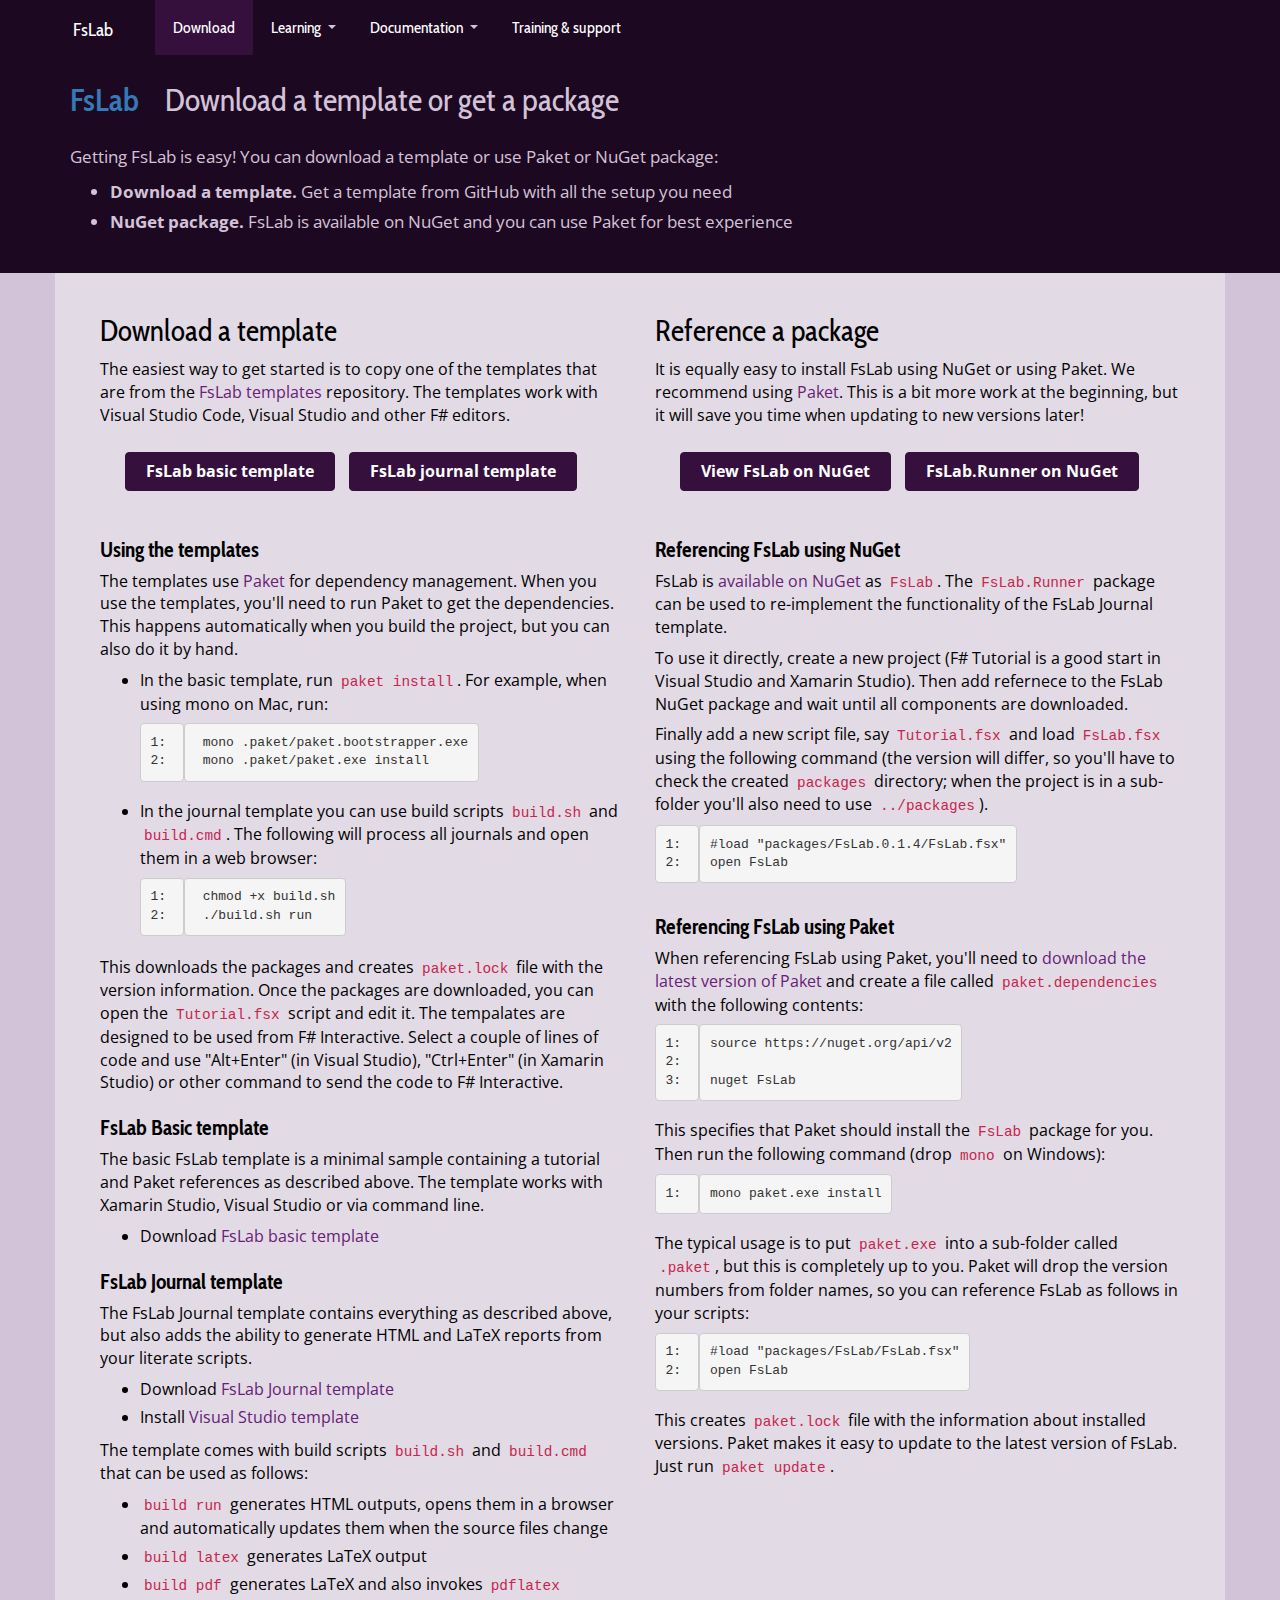
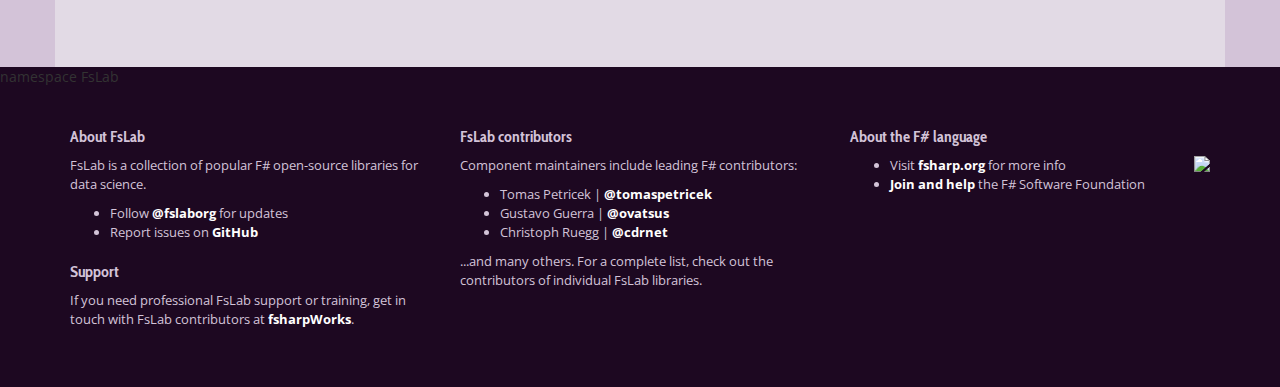
==== commit 7085de43: "Update site (18/07/2018)" ====
--- a/download/index.html
+++ b/download/index.html
@@ -55,12 +55,12 @@
           <li class="dropdown">
             <a href="#" class="dropdown-toggle" data-toggle="dropdown" role="button" aria-expanded="false">Documentation <span class="caret"></span></a>
             <ul class="dropdown-menu" role="menu">
-              <li><a href="http://fsharp.github.io/FSharp.Data/" class="external">F# Data</a></li>
-              <li><a href="http://bluemountaincapital.github.io/Deedle/" class="external">Deedle</a></li>
-              <li><a href="http://bluemountaincapital.github.io/FSharpRProvider/" class="external">R Type Provider</a></li>
+              <li><a href="http://fsharp.github.io/FSharp.Data/" class="external">FSharp.Data</a></li>
+              <li><a href="http://fslab.org/Deedle/" class="external">Deedle</a></li>
+              <li><a href="http://fslab.org/RProvider/" class="external">R Type Provider</a></li>
               <li><a href="http://numerics.mathdotnet.com/" class="external">Math.NET Numerics</a></li>
               <li><a href="http://fslab.org/XPlot/" class="external">XPlot Visualization</a></li>
-              <li><a href="http://fsharp.github.io/FSharp.Charting/" class="external">F# Charting</a></li>
+              <li><a href="http://fslab.org/FSharp.Charting/" class="external">F# Charting</a></li>
             </ul>
           </li>
           <li><a href="/#support">Training &amp; support</a></li>
@@ -92,7 +92,7 @@
 
 <p>The easiest way to get started is to copy one of the templates that are
 from the <a href="http://github.com/fslaborg/FsLab.Templates">FsLab templates</a>
-repository. The templates work with Xamarin Studio, Visual Studio and other
+repository. The templates work with Visual Studio Code, Visual Studio and other
 F# editors.</p>
 
 <div style="margin:25px 0px 45px 15px">
@@ -259,12 +259,11 @@
         <div class="col-md-4">
           <h3>About FsLab</h3>
           <p>
-            FsLab is a collection of popular F# open-source libraries for data science
-            maintained by <a href="http://twitter.com/tomaspetricek">@tomaspetricek</a> &amp; contributors.
+            FsLab is a collection of popular F# open-source libraries for data science.
           </p>
           <ul>
             <li>Follow <a href="http://twitter.com/fslaborg">@fslaborg</a> for updates</li>
-            <li>Report issues on <a href="http://github.com/tpetricek/FsLab">GitHub</a></li>
+            <li>Report issues on <a href="http://github.com/fslaborg/FsLab">GitHub</a></li>
           </ul>
           <h3>Support</h3>
           <p>
@@ -275,27 +274,20 @@
         </div>
         <div class="col-md-4">
           <h3>FsLab contributors</h3>
-          <p>Component authors include leading F# contributors:</p>
+          <p>Component maintainers include leading F# contributors:</p>
           <ul>
             <li>Tomas Petricek | <a href="http://twitter.com/tomaspetricek">@tomaspetricek</a></li>
             <li>Gustavo Guerra | <a href="http://twitter.com/ovatsus">@ovatsus</a></li>
             <li>Christoph Ruegg | <a href="http://twitter.com/cdrnet">@cdrnet</a></li>
-            <li>F# Works | <a href="http://twitter.com/fsharpworks">@fsharpworks</a></li>
-            <li>BlueMountain Capital</li>
           </ul>
           <p>...and many others. For a complete list, check out the contributors of individual FsLab libraries.</p>
         </div>
         <div class="col-md-4">
           <h3>About the F# language</h3>
           <img src="/img/logos/fsharp.png" style="float:right;margin:0px 0px 20px 20px">
-          <p>
-            FsLab is built using the F# language, but
-            it is not affiliated to the F# Software Foundation.
-          </p>
-          <p>We love the foundation and we think you might too!</p>
           <ul>
-            <li>Visit <a href="http://fsharp.org">F# web site</a> for more info</li>
-            <li><a href="http://foundation.fsharp.org">Join and help</a> the foundation</li>
+            <li>Visit <a href="http://fsharp.org">fsharp.org</a> for more info</li>
+            <li><a href="http://foundation.fsharp.org">Join and help</a> the F# Software Foundation</li>
           </ul>
         </div>
       </div>
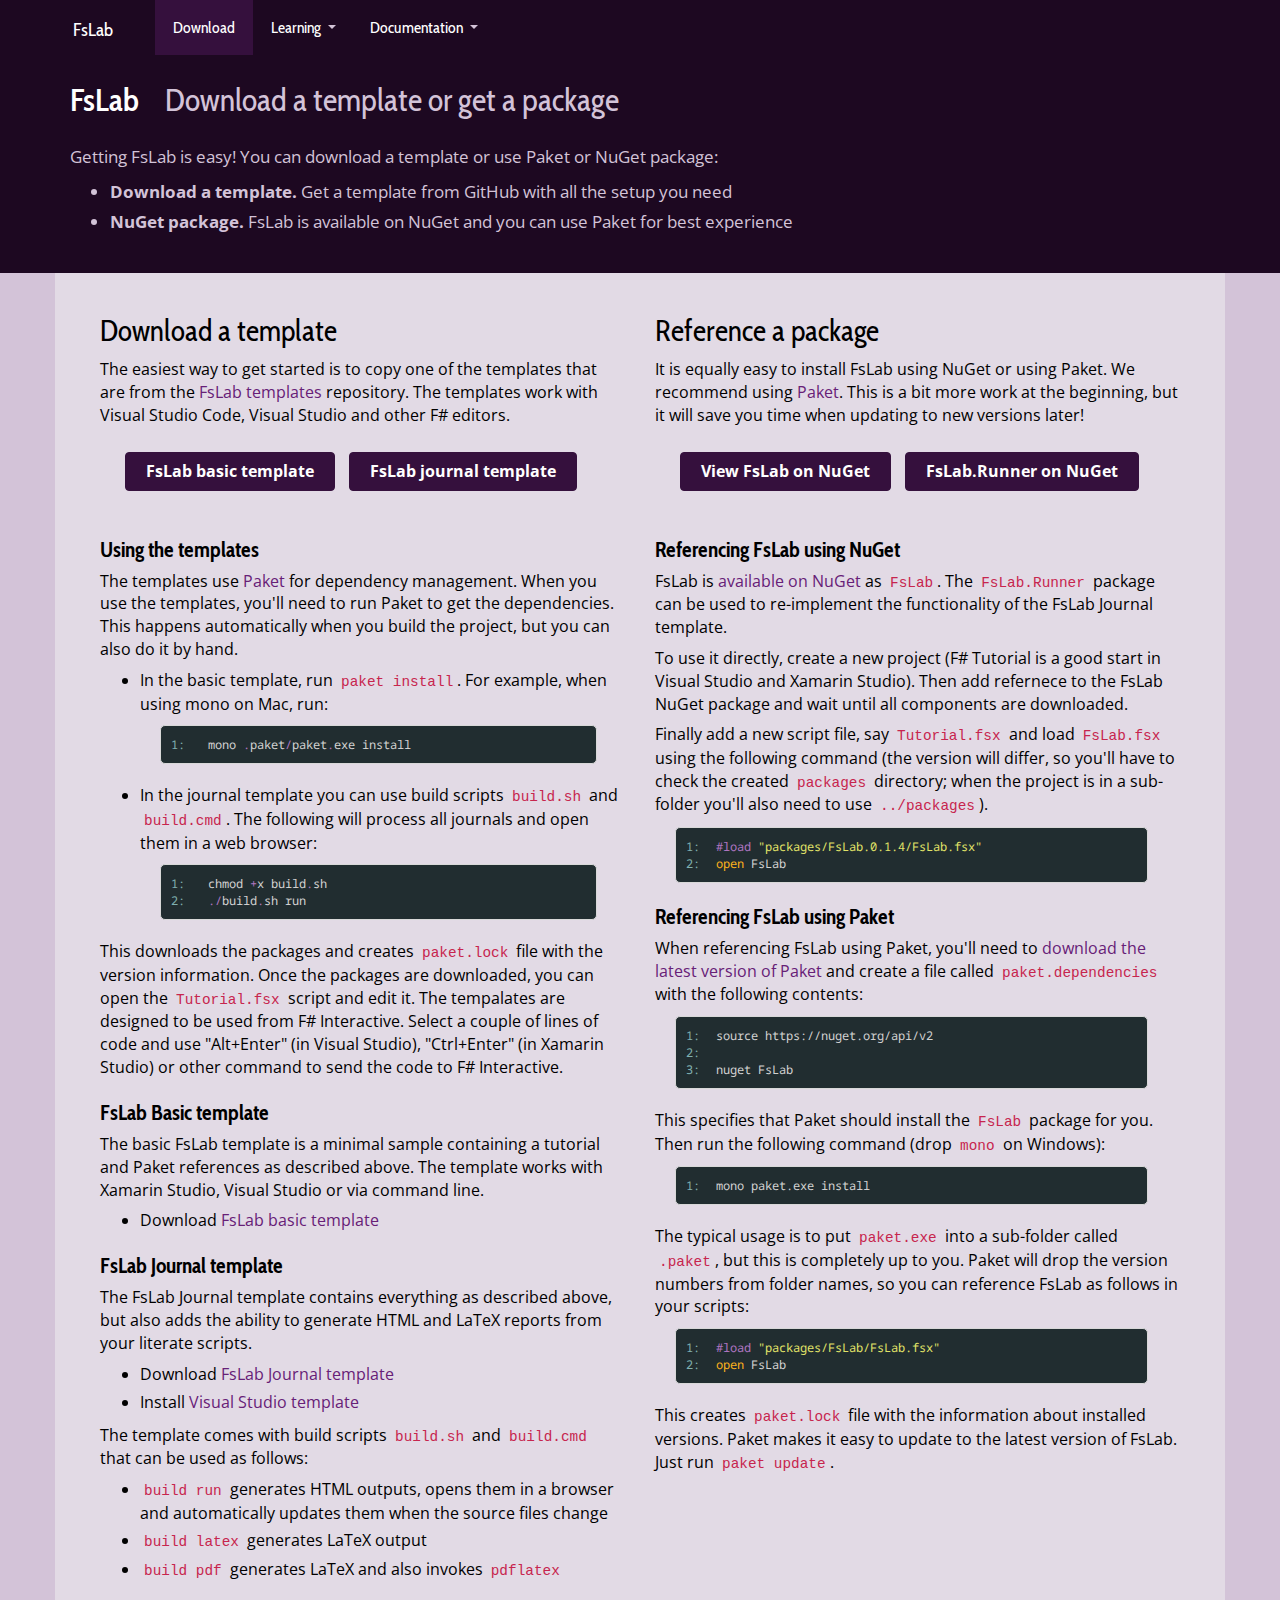
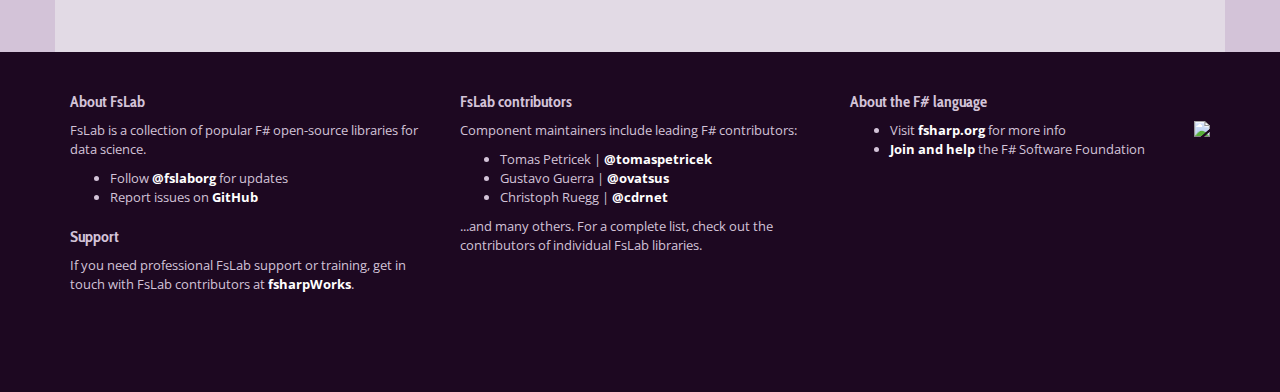
==== commit 2198335f: "Update site (18/07/2018)" ====
--- a/download/index.html
+++ b/download/index.html
@@ -5,7 +5,7 @@
   <meta http-equiv="X-UA-Compatible" content="IE=edge">
   <meta name="viewport" content="width=device-width, initial-scale=1">
     <title>Download a template or get a package - FsLab</title>
-  <meta name="description" content="N/A" />
+  <meta name="description" content="F# packages for data science" />
   <meta name="author" content="">
   <script type='text/javascript' src='//www.google.com/jsapi'></script>
   <link href="//netdna.bootstrapcdn.com/bootstrap/3.0.0/css/bootstrap.min.css" rel="stylesheet">
@@ -48,7 +48,7 @@
               <li><a href="/resources#Videos-and-conference-talks">Videos and conference talks</a></li>
               <li><a href="/resources#Blog-posts-and-articles">Blog posts and articles</a></li>
               <li role="separator" class="divider"></li>
-              <li><a href="/report">Free O'Reilly report</a></li>
+              <li><a href="/report">O'Reilly report</a></li>
               <li><a href="http://www.apress.com/9781430267676" class="external">Machine Learning Projects<br/>for .NET Developers</a></li>
             </ul>
           </li>
@@ -63,7 +63,6 @@
               <li><a href="http://fslab.org/FSharp.Charting/" class="external">F# Charting</a></li>
             </ul>
           </li>
-          <li><a href="/#support">Training &amp; support</a></li>
         </ul>
       </div>
     </div>
@@ -71,55 +70,44 @@
 
   
 <div class="first-wrapper banner-spaced banner-wrapper"><div class="container">
-
 <h1><a name="FsLab-Download-a-template-or-get-a-package" class="anchor" href="#FsLab-Download-a-template-or-get-a-package">FsLab <em>Download a template or get a package</em></a></h1>
-
 <p>Getting FsLab is easy! You can download a template or use Paket or NuGet package:</p>
-
 <ul>
 <li><strong>Download a template.</strong> Get a template from GitHub with all the setup you need</li>
 <li><strong>NuGet package.</strong> FsLab is available on NuGet and you can use Paket for best experience</li>
 </ul>
-
 </div></div>
-
 <div class="content-wrapper"><div class="container">
-
 <div class="row">
 <div class="col-md-6">
-
 <h2><a name="Download-a-template" class="anchor" href="#Download-a-template">Download a template</a></h2>
-
 <p>The easiest way to get started is to copy one of the templates that are
 from the <a href="http://github.com/fslaborg/FsLab.Templates">FsLab templates</a>
 repository. The templates work with Visual Studio Code, Visual Studio and other
 F# editors.</p>
-
 <div style="margin:25px 0px 45px 15px">
 <a href="https://github.com/fslaborg/FsLab.Templates/archive/basic.zip" class="btn btn-primary" role="button">
   <strong>FsLab basic template</strong></a>
 <a href="https://github.com/fslaborg/FsLab.Templates/archive/journal.zip" class="btn btn-primary" role="button">
   <strong>FsLab journal template</strong></a>
 </div>
-
 <h3><a name="Using-the-templates" class="anchor" href="#Using-the-templates">Using the templates</a></h3>
-
 <p>The templates use <a href="http://fsprojects.github.io/Paket">Paket</a> for dependency management.
 When you use the templates, you'll need to run Paket to get the dependencies.
 This happens automatically when you build the project, but you can also do it by hand.</p>
-
-<ul>
-<li><p>In the basic template, run <a href="http://fsprojects.github.io/Paket/paket-install.html"><code>paket install</code></a>.
+<ul>
+<li>
+<p>In the basic template, run <a href="http://fsprojects.github.io/Paket/paket-install.html"><code>paket install</code></a>.
 For example, when using mono on Mac, run:</p>
 <table class="pre"><tr><td class="lines"><pre class="fssnip"><span class="l">1: </span>
-<span class="l">2: </span>
-</pre></td>
-<td class="snippet"><pre class="fssnip highlighted"><code lang="fsharp"> <span class="i">mono</span> <span class="o">.</span><span class="i">paket</span><span class="o">/</span><span class="i">paket</span><span class="o">.</span><span class="i">bootstrapper</span><span class="o">.</span><span class="i">exe</span>
- <span class="i">mono</span> <span class="o">.</span><span class="i">paket</span><span class="o">/</span><span class="i">paket</span><span class="o">.</span><span class="i">exe</span> <span class="i">install</span>
-</code></pre></td>
-</tr>
-</table></li>
-<li><p>In the journal template you can use build scripts <code>build.sh</code> and <code>build.cmd</code>.
+</pre></td>
+<td class="snippet"><pre class="fssnip highlighted"><code lang="fsharp"> <span class="i">mono</span> <span class="o">.</span><span class="i">paket</span><span class="o">/</span><span class="i">paket</span><span class="o">.</span><span class="i">exe</span> <span class="i">install</span>
+</code></pre></td>
+</tr>
+</table>
+</li>
+<li>
+<p>In the journal template you can use build scripts <code>build.sh</code> and <code>build.cmd</code>.
 The following will process all journals and open them in a web browser:</p>
 <table class="pre"><tr><td class="lines"><pre class="fssnip"><span class="l">1: </span>
 <span class="l">2: </span>
@@ -128,90 +116,72 @@
  <span class="o">.</span><span class="o">/</span><span class="i">build</span><span class="o">.</span><span class="i">sh</span> <span class="i">run</span>
 </code></pre></td>
 </tr>
-</table></li>
-</ul>
-
+</table>
+</li>
+</ul>
 <p>This downloads the packages and creates <code>paket.lock</code> file with the version information.
 Once the packages are downloaded, you can open the <code>Tutorial.fsx</code> script and edit it.
 The tempalates are designed to be used from F# Interactive. Select a couple of lines
 of code and use "Alt+Enter" (in Visual Studio), "Ctrl+Enter" (in Xamarin Studio) or
 other command to send the code to F# Interactive.</p>
-
 <h3><a name="FsLab-Basic-template" class="anchor" href="#FsLab-Basic-template">FsLab Basic template</a></h3>
-
 <p>The basic FsLab template is a minimal sample containing a tutorial and Paket references
 as described above. The template works with Xamarin Studio, Visual Studio or via command line.</p>
-
 <ul>
 <li>Download <a href="https://github.com/fslaborg/FsLab.Templates/archive/basic.zip">FsLab basic template</a></li>
 </ul>
-
 <h3><a name="FsLab-Journal-template" class="anchor" href="#FsLab-Journal-template">FsLab Journal template</a></h3>
-
 <p>The FsLab Journal template contains everything as described above, but also adds the
 ability to generate HTML and LaTeX reports from your literate scripts.</p>
-
 <ul>
 <li>Download <a href="https://github.com/fslaborg/FsLab.Templates/archive/journal.zip">FsLab Journal template</a></li>
 <li>Install <a href="https://visualstudiogallery.msdn.microsoft.com/45373b36-2a4c-4b6a-b427-93c7a8effddb">Visual Studio template</a></li>
 </ul>
-
 <p>The template comes with build scripts <code>build.sh</code> and <code>build.cmd</code> that can be used
 as follows:</p>
-
-<ul>
-<li><code>build run</code> generates HTML outputs, opens them in a browser and automatically
-updates them when the source files change</li>
+<ul>
+<li>
+<code>build run</code> generates HTML outputs, opens them in a browser and automatically
+updates them when the source files change
+</li>
 <li><code>build latex</code> generates LaTeX output</li>
 <li><code>build pdf</code> generates LaTeX and also invokes <code>pdflatex</code></li>
 </ul>
-
 </div>
 <div class="col-md-6">
-
 <h2><a name="Reference-a-package" class="anchor" href="#Reference-a-package">Reference a package</a></h2>
-
 <p>It is equally easy to install FsLab using NuGet or using Paket. We recommend
 using <a href="http://fsprojects.github.io/Paket">Paket</a>. This is a bit more work at
 the beginning, but it will save you time when updating to new versions later!</p>
-
 <div style="margin:25px 0px 45px 15px">
 <a href="https://www.nuget.org/packages/FsLab/" class="btn btn-primary" role="button">
   <strong>View FsLab on NuGet</strong></a>
   <a href="https://www.nuget.org/packages/FsLab/" class="btn btn-primary" role="button">
     <strong>FsLab.Runner on NuGet</strong></a>
 </div>
-
 <h3><a name="Referencing-FsLab-using-NuGet" class="anchor" href="#Referencing-FsLab-using-NuGet">Referencing FsLab using NuGet</a></h3>
-
 <p>FsLab is <a href="https://www.nuget.org/packages/FsLab/">available on NuGet</a> as <code>FsLab</code>.
 The <code>FsLab.Runner</code> package can be used to re-implement the functionality of the
 FsLab Journal template.</p>
-
 <p>To use it directly, create a new project (F# Tutorial is a good start in Visual
 Studio and Xamarin Studio). Then add refernece to the FsLab NuGet package and
 wait until all components are downloaded.</p>
-
 <p>Finally add a new script file, say <code>Tutorial.fsx</code> and load <code>FsLab.fsx</code> using the
 following command (the version will differ, so you'll have to check the created
 <code>packages</code> directory; when the project is in a sub-folder you'll also need
 to use <code>../packages</code>).</p>
-
 <table class="pre"><tr><td class="lines"><pre class="fssnip"><span class="l">1: </span>
 <span class="l">2: </span>
 </pre></td>
 <td class="snippet"><pre class="fssnip highlighted"><code lang="fsharp"><span class="prep">#load</span> <span class="s">&quot;packages/FsLab.0.1.4/FsLab.fsx&quot;</span>
-<span class="k">open</span> <span onmouseout="hideTip(event, 'fs1', 1)" onmouseover="showTip(event, 'fs1', 1)" class="i">FsLab</span>
-</code></pre></td>
-</tr>
-</table>
-
+<span class="k">open</span> <span class="i">FsLab</span>
+</code></pre></td>
+</tr>
+</table>
 <h3><a name="Referencing-FsLab-using-Paket" class="anchor" href="#Referencing-FsLab-using-Paket">Referencing FsLab using Paket</a></h3>
-
 <p>When referencing FsLab using Paket, you'll need to <a href="https://github.com/fsprojects/Paket/releases/latest">download the latest version of
 Paket</a> and create a file called
 <code>paket.dependencies</code> with the following contents:</p>
-
 <table class="pre"><tr><td class="lines"><pre class="fssnip"><span class="l">1: </span>
 <span class="l">2: </span>
 <span class="l">3: </span>
@@ -220,37 +190,29 @@
 
 nuget FsLab
 </code></pre></td></tr></table>
-
 <p>This specifies that Paket should install the <code>FsLab</code> package for you. Then
 run the following command (drop <code>mono</code> on Windows):</p>
-
 <table class="pre"><tr><td class="lines"><pre class="fssnip"><span class="l">1: </span>
 </pre></td>
 <td class="snippet"><pre class="fssnip"><code lang="text">mono paket.exe install
 </code></pre></td></tr></table>
-
 <p>The typical usage is to put <code>paket.exe</code> into a sub-folder called <code>.paket</code>, but this
 is completely up to you. Paket will drop the version numbers from folder names, so
 you can reference FsLab as follows in your scripts:</p>
-
 <table class="pre"><tr><td class="lines"><pre class="fssnip"><span class="l">1: </span>
 <span class="l">2: </span>
 </pre></td>
 <td class="snippet"><pre class="fssnip highlighted"><code lang="fsharp"><span class="prep">#load</span> <span class="s">&quot;packages/FsLab/FsLab.fsx&quot;</span>
-<span class="k">open</span> <span onmouseout="hideTip(event, 'fs1', 2)" onmouseover="showTip(event, 'fs1', 2)" class="i">FsLab</span>
-</code></pre></td>
-</tr>
-</table>
-
+<span class="k">open</span> <span class="i">FsLab</span>
+</code></pre></td>
+</tr>
+</table>
 <p>This creates <code>paket.lock</code> file with the information about installed versions.
 Paket makes it easy to update to the latest version of FsLab. Just run <code>paket update</code>.</p>
-
-</div>
-</div>
-
+</div>
+</div>
 </div></div>
 
-<div class="tip" id="fs1">namespace FsLab</div>
 
 
   <footer>
--- a/content/style.css
+++ b/content/style.css
@@ -0,0 +1,226 @@
+@import url(https://fonts.googleapis.com/css?family=Droid+Sans|Droid+Sans+Mono|Open+Sans:400,600,700);
+
+/*--------------------------------------------------------------------------
+  Formatting for F# code snippets
+/*--------------------------------------------------------------------------*/
+
+/* strings --- and stlyes for other string related formats */
+span.s { color:#E0E268; }
+/* printf formatters */
+span.pf { color:#E0C57F; }
+/* escaped chars */
+span.e { color:#EA8675; }
+
+/* identifiers --- and styles for more specific identifier types */
+span.i { color:#d1d1d1; }
+/* type or module */
+span.t { color:#43AEC6; }
+/* function */
+span.f { color:#e1e1e1; }
+/* DU case or active pattern */
+span.p { color:#4ec9b0; }
+
+/* keywords */
+span.k { color:#FAB11D; }
+/* comment */
+span.c { color:#808080; }
+/* operators */
+span.o { color:#af75c1; }
+/* numbers */
+span.n { color:#96C71D; }
+/* line number */
+span.l { color:#80b0b0; }
+/* mutable var or ref cell */
+span.v { color:#d1d1d1; font-weight: bold; }
+/* inactive code */
+span.inactive { color:#808080; }
+/* preprocessor */
+span.prep { color:#af75c1; }
+/* fsi output */
+span.fsi { color:#808080; }
+
+/* omitted */
+span.omitted {
+	background:#3c4e52;
+  border-radius:5px;
+	color:#808080;
+	padding:0px 0px 1px 0px;
+}
+/* tool tip */
+div.tip {
+	background:#475b5f;
+  border-radius:4px;
+  font:11pt 'Droid Sans', arial, sans-serif;
+	padding:6px 8px 6px 8px;
+	display:none;
+  color:#d1d1d1;
+  pointer-events:none;
+}
+table.pre pre {
+  padding:0px;
+  margin:0px;
+  border:none;
+}
+table.pre, pre.fssnip, pre {
+  line-height:13pt;
+  border:1px solid #d8d8d8;
+  border-collapse:separate;
+  white-space:pre;
+  font: 9pt 'Droid Sans Mono',consolas,monospace;
+  width:90%;
+  margin:10px 20px 20px 20px;
+  background-color:#212d30;
+  padding:10px;
+  border-radius:5px;
+  color:#d1d1d1;
+  max-width: none;
+}
+pre.fssnip code {
+  font: 9pt 'Droid Sans Mono',consolas,monospace;
+}
+table.pre pre {
+  padding:0px;
+  margin:0px;
+  border-radius:0px;
+  width: 100%;
+}
+table.pre td {
+  padding:0px;
+  white-space:normal;
+  margin:0px;
+}
+table.pre td.lines {
+  width:30px;
+}
+
+/*--------------------------------------------------------------------------
+  Formatting for page & standard document content
+/*--------------------------------------------------------------------------*/
+
+body {
+  font-family: 'Open Sans', serif;
+  padding-top: 0px;
+  padding-bottom: 40px;
+}
+
+pre {
+    word-wrap: inherit;
+}
+
+/* Format the heading - nicer spacing etc. */
+.masthead {
+  overflow: hidden;
+}
+.masthead .muted a {
+  text-decoration:none;
+  color:#999999;
+}
+.masthead ul, .masthead li {
+  margin-bottom:0px;
+}
+.masthead .nav li {
+  margin-top: 15px;
+  font-size:110%;
+}
+.masthead h3 {
+  margin-bottom:5px;
+  font-size:170%;
+}
+hr {
+  margin:0px 0px 20px 0px;
+}
+
+/* Make table headings and td.title bold */
+td.title, thead {
+  font-weight:bold;
+}
+
+/* Format the right-side menu */
+#menu {
+  margin-top:50px;
+  font-size:11pt;
+  padding-left:20px;
+}
+
+#menu .nav-header {
+  font-size:12pt;
+  color:#606060;
+  margin-top:20px;
+}
+
+#menu li {
+  line-height:25px;
+}
+
+/* Change font sizes for headings etc. */
+#main h1 { font-size: 26pt; margin:10px 0px 15px 0px; font-weight:400; }
+#main h2 { font-size: 20pt; margin:20px 0px 0px 0px; font-weight:400; }
+#main h3 { font-size: 14pt; margin:15px 0px 0px 0px; font-weight:600; }
+#main p  { font-size: 11pt; margin:5px 0px 15px 0px; }
+#main ul { font-size: 11pt; margin-top:10px; }
+#main li { font-size: 11pt; margin: 5px 0px 5px 0px; }
+#main strong { font-weight:700; }
+
+/*--------------------------------------------------------------------------
+  Formatting for API reference
+/*--------------------------------------------------------------------------*/
+
+.type-list .type-name, .module-list .module-name {
+  width:25%;
+  font-weight:bold;
+}
+.member-list .member-name {
+  width:35%;
+}
+#main .xmldoc h2 {
+  font-size:14pt;
+  margin:10px 0px 0px 0px;
+}
+#main .xmldoc h3 {
+  font-size:12pt;
+  margin:10px 0px 0px 0px;
+}
+.github-link {
+  float:right;
+  text-decoration:none;
+}
+.github-link img {
+  border-style:none;
+  margin-left:10px;
+}
+.github-link .hover { display:none; }
+.github-link:hover .hover { display:block; }
+.github-link .normal { display: block; }
+.github-link:hover .normal { display: none; }
+
+/*--------------------------------------------------------------------------
+  Links
+/*--------------------------------------------------------------------------*/
+
+h1 a, h1 a:hover, h1 a:focus,
+h2 a, h2 a:hover, h2 a:focus,
+h3 a, h3 a:hover, h3 a:focus,
+h4 a, h4 a:hover, h4 a:focus,
+h5 a, h5 a:hover, h5 a:focus,
+h6 a, h6 a:hover, h6 a:focus { color : inherit; text-decoration : inherit; outline:none }
+
+/*--------------------------------------------------------------------------
+  Additional formatting for the homepage
+/*--------------------------------------------------------------------------*/
+
+#nuget {
+  margin-top:20px;
+  font-size: 11pt;
+  padding:20px;
+}
+
+#nuget pre {
+  font-size:11pt;
+  -moz-border-radius: 0px;
+  -webkit-border-radius: 0px;
+  border-radius: 0px;
+  background: #404040;
+  border-style:none;
+  color: #e0e0e0;
+  margin-top:15px;
+}
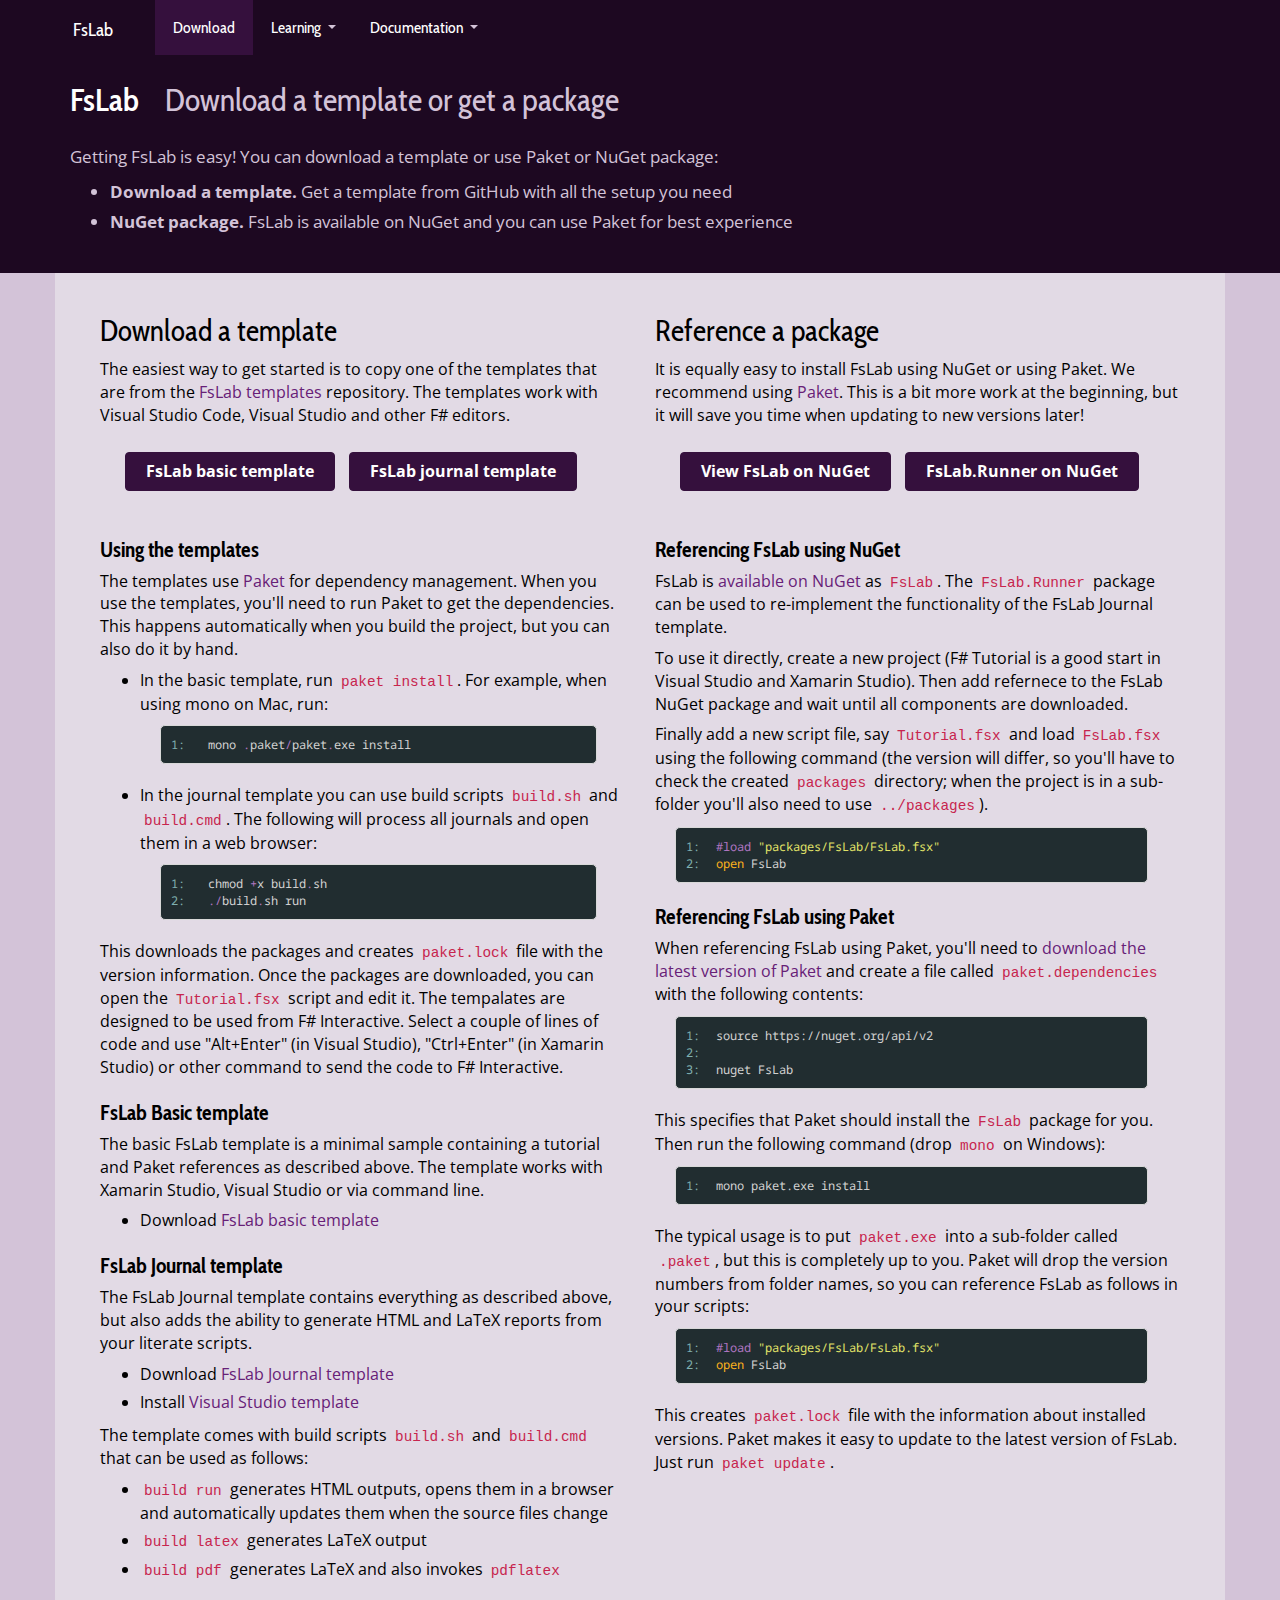
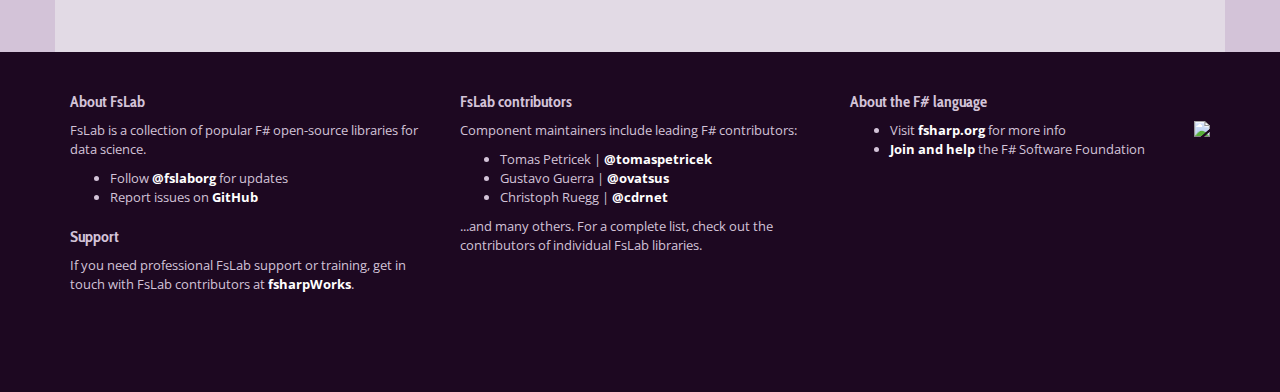
==== commit d31e2b35: "Update site (18/07/2018)" ====
--- a/download/index.html
+++ b/download/index.html
@@ -173,7 +173,7 @@
 <table class="pre"><tr><td class="lines"><pre class="fssnip"><span class="l">1: </span>
 <span class="l">2: </span>
 </pre></td>
-<td class="snippet"><pre class="fssnip highlighted"><code lang="fsharp"><span class="prep">#load</span> <span class="s">&quot;packages/FsLab.0.1.4/FsLab.fsx&quot;</span>
+<td class="snippet"><pre class="fssnip highlighted"><code lang="fsharp"><span class="prep">#load</span> <span class="s">&quot;packages/FsLab/FsLab.fsx&quot;</span>
 <span class="k">open</span> <span class="i">FsLab</span>
 </code></pre></td>
 </tr>
